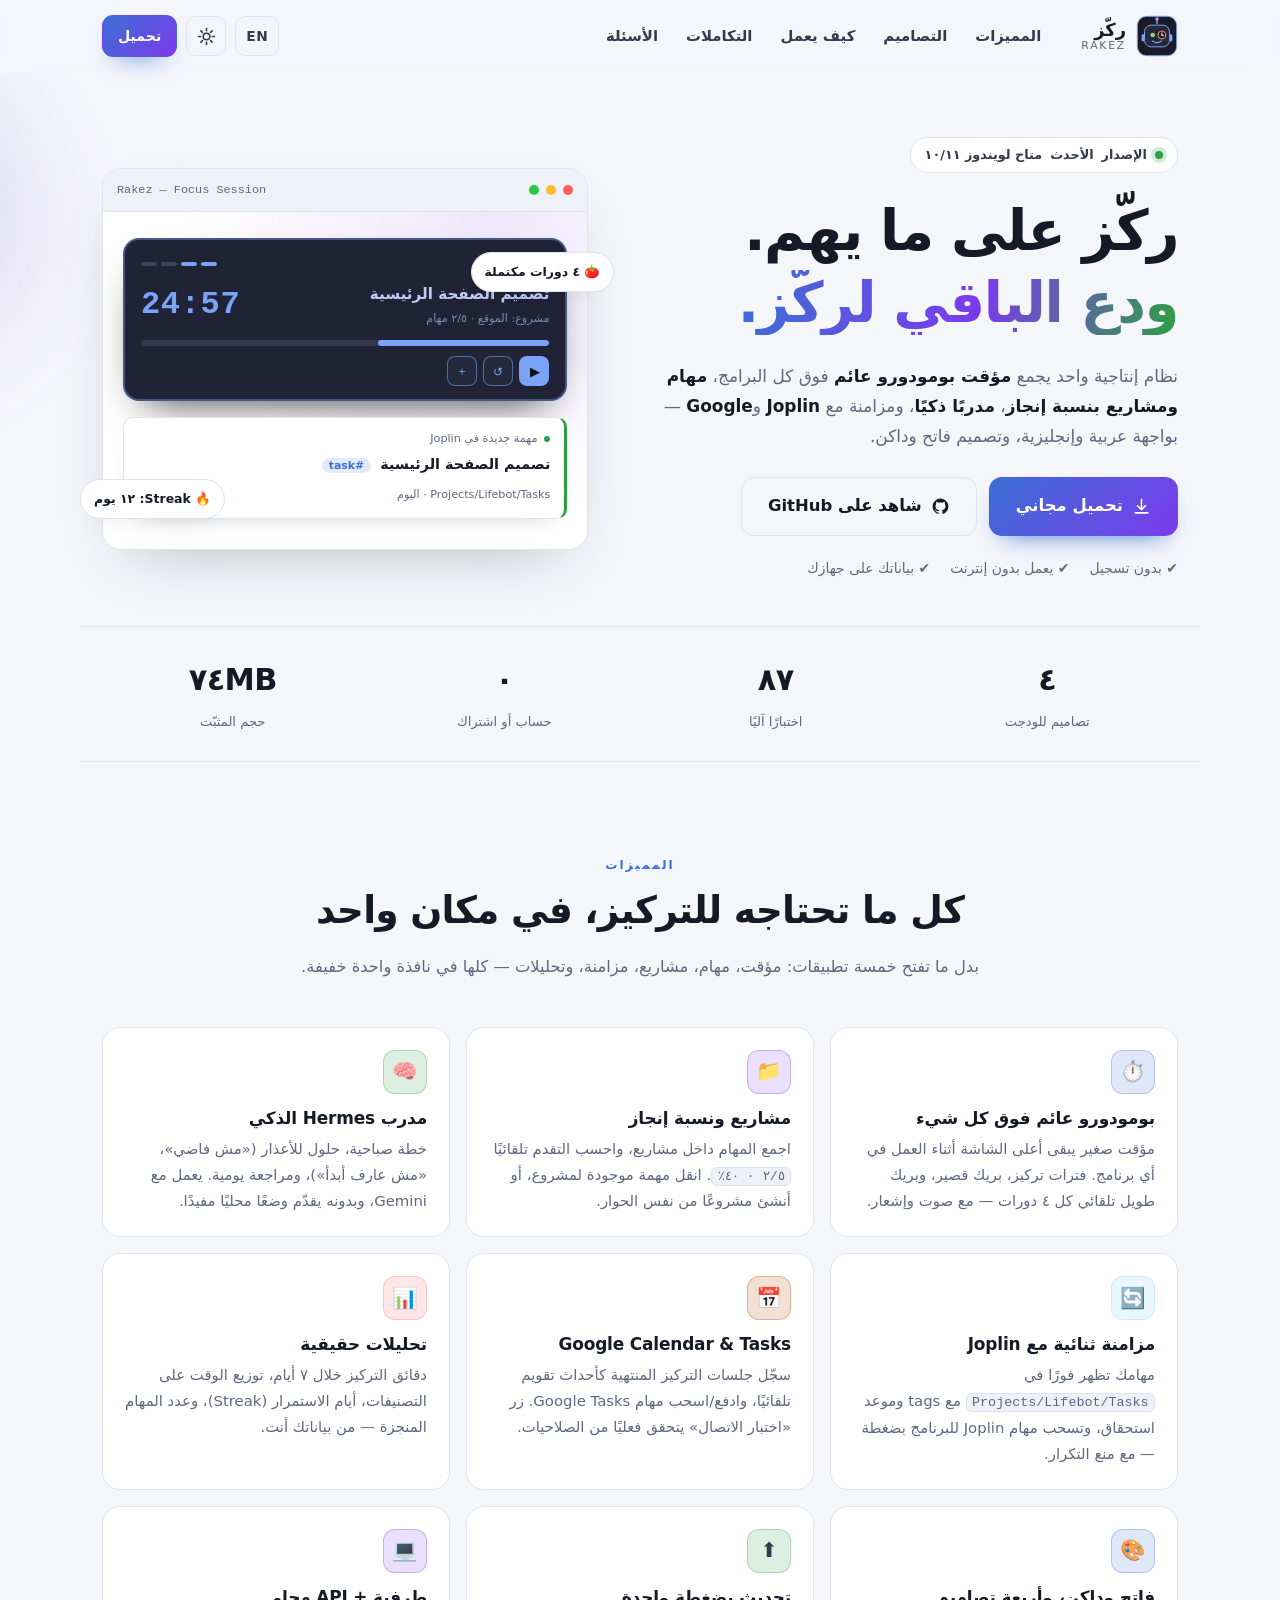
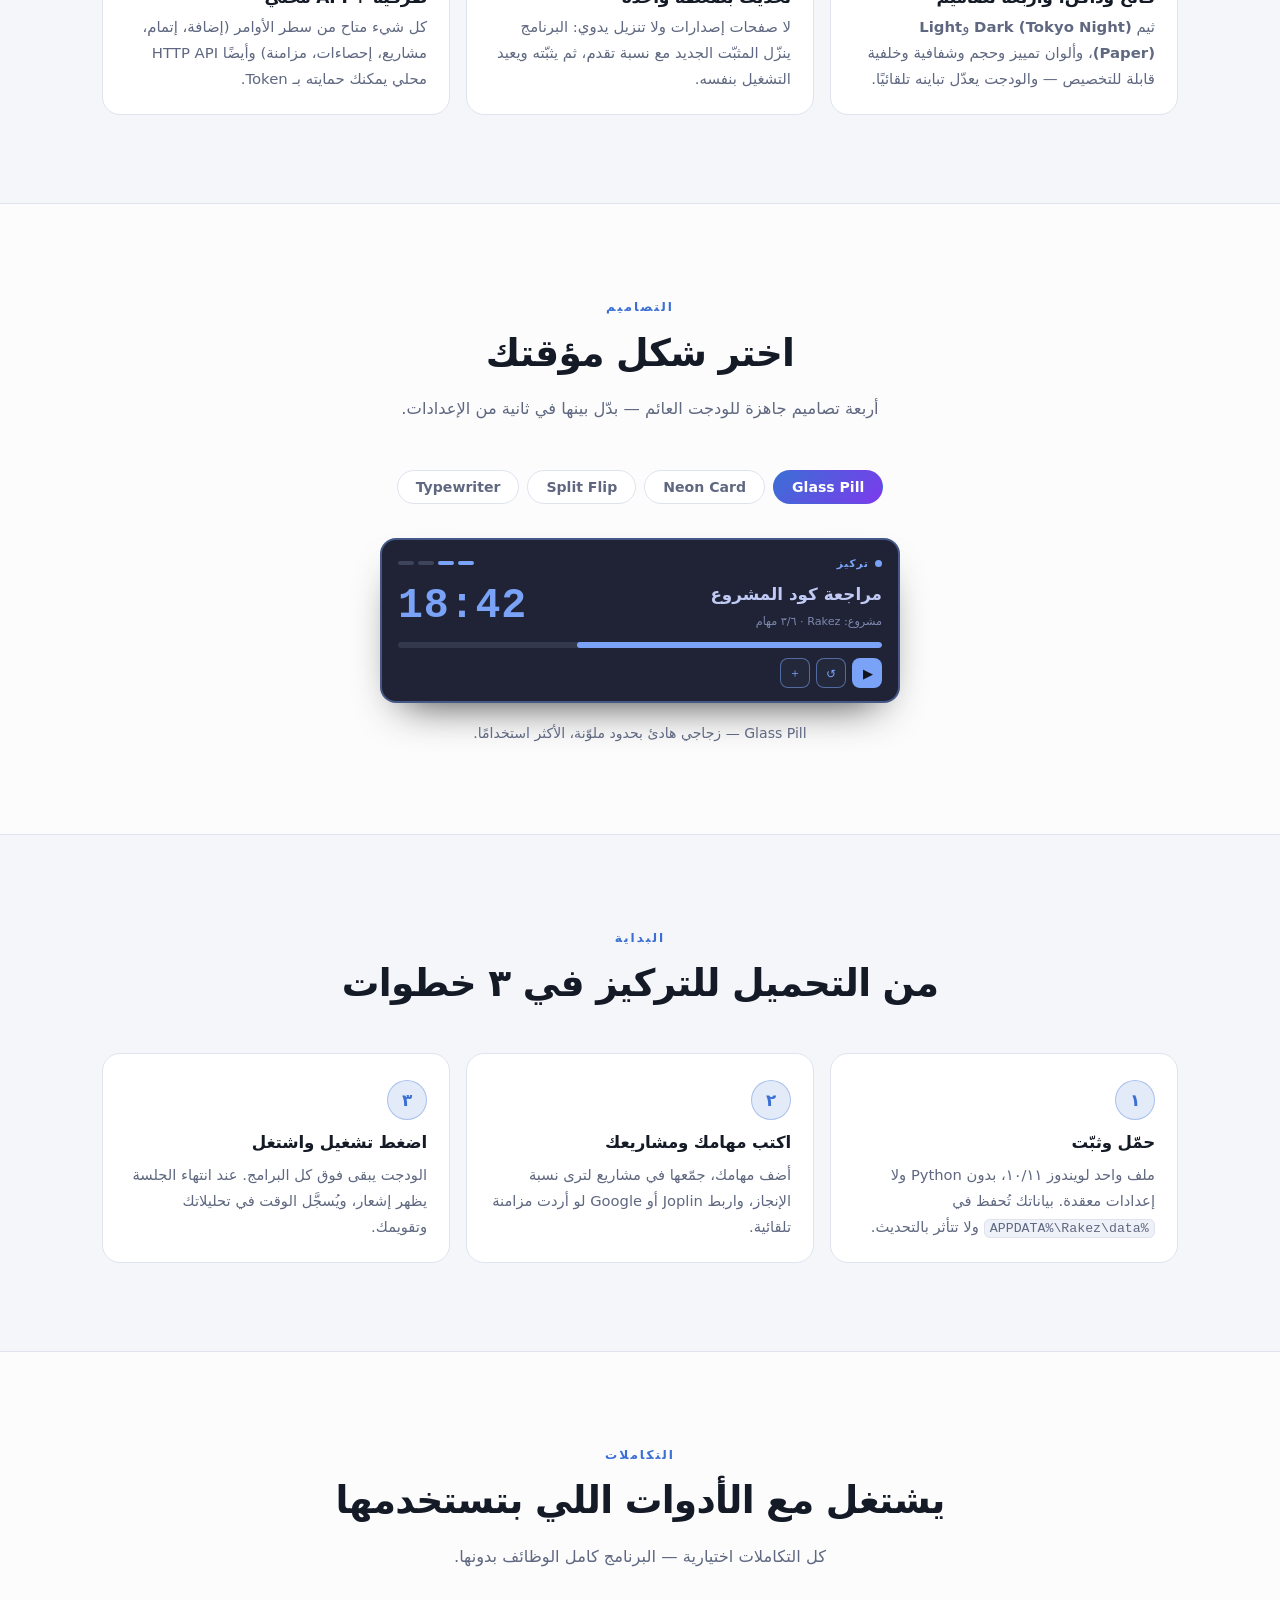
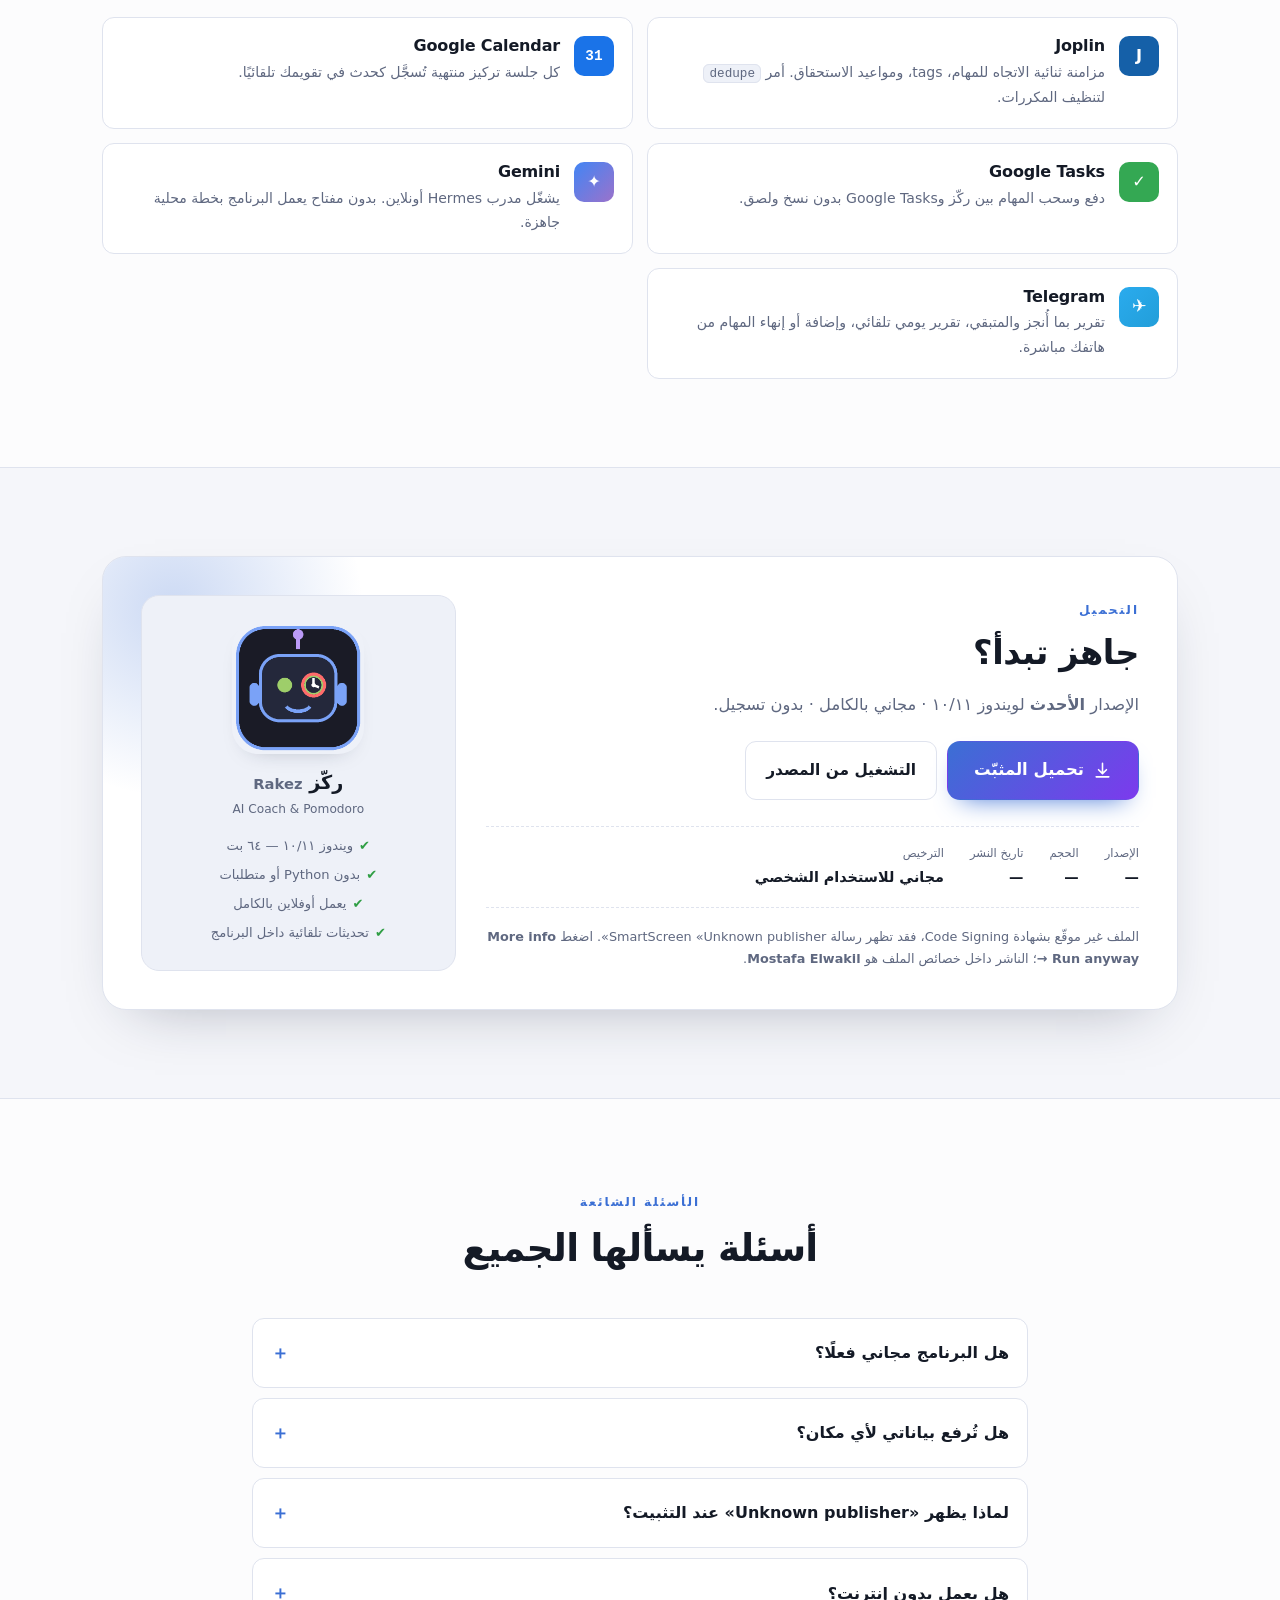
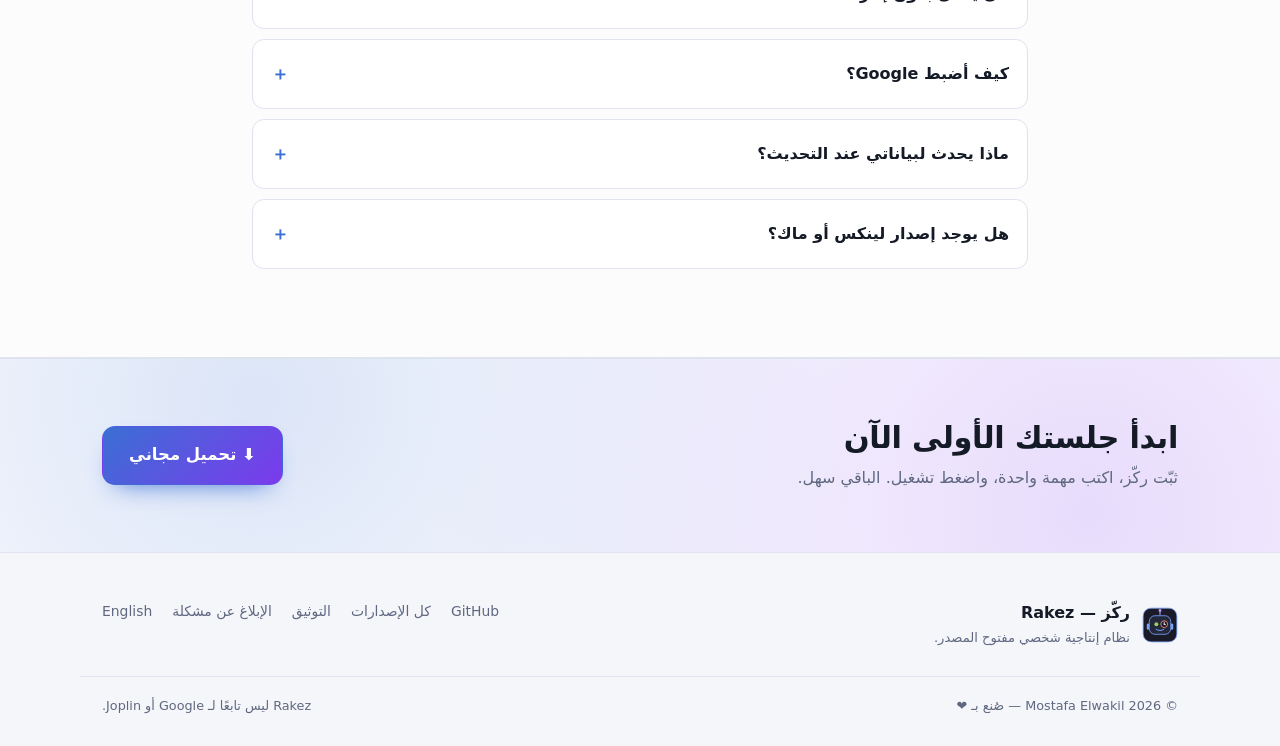
==== website/ar/index.html @ 15796c9f "docs(i18n): make English the primary language across site, README, and releases - website: English p" ====
<!doctype html>
<html lang="ar" dir="rtl" data-theme="dark">
<head>
<meta charset="utf-8" />
<meta name="viewport" content="width=device-width, initial-scale=1" />
<title>Rakez ركّز — بومودورو عائم + مهام ومشاريع + مدرب ذكي</title>
<meta name="description" content="ركّز: نظام إنتاجية واحد يجمع مؤقت بومودورو عائم فوق كل البرامج، مهام ومشاريع بنسبة إنجاز، مدرب ذكي، ومزامنة مع Joplin وGoogle. مجاني، بدون تسجيل، وبياناتك على جهازك." />
<meta name="theme-color" content="#12131c" />
<link rel="icon" href="../assets/icon-256.png" />
<link rel="apple-touch-icon" href="../assets/icon-256.png" />
<link rel="canonical" href="https://mostafa-elwakil.github.io/lifebot/ar/" />
<link rel="alternate" hreflang="ar" href="https://mostafa-elwakil.github.io/lifebot/ar/" />
<link rel="alternate" hreflang="en" href="https://mostafa-elwakil.github.io/lifebot/" />
<link rel="alternate" hreflang="x-default" href="https://mostafa-elwakil.github.io/lifebot/" />
<link rel="stylesheet" href="../styles.css?v=2.1.0" />

<meta property="og:type" content="website" />
<meta property="og:title" content="Rakez ركّز — بومودورو عائم + مهام ومشاريع + مدرب ذكي" />
<meta property="og:description" content="مؤقت بومودورو عائم فوق كل البرامج، مشاريع ونسبة إنجاز، مدرب ذكي، ومزامنة مع Joplin وGoogle Calendar. مجاني لويندوز." />
<meta property="og:image" content="https://mostafa-elwakil.github.io/lifebot/assets/icon-512.png" />
<meta property="og:url" content="https://mostafa-elwakil.github.io/lifebot/ar/" />
<meta property="og:locale" content="ar_EG" />
<meta property="og:locale:alternate" content="en_US" />
<meta name="twitter:card" content="summary_large_image" />

<script type="application/ld+json">
{
  "@context": "https://schema.org",
  "@type": "SoftwareApplication",
  "name": "Rakez ركّز",
  "applicationCategory": "ProductivityApplication",
  "operatingSystem": "Windows 10, Windows 11",
  "description": "مؤقت بومودورو عائم فوق كل البرامج، مهام ومشاريع بنسبة إنجاز، مدرب ذكي، ومزامنة مع Joplin وGoogle.",
  "url": "https://mostafa-elwakil.github.io/lifebot/ar/",
  "downloadUrl": "https://github.com/mostafa-elwakil/lifebot/releases/latest",
  "softwareVersion": "2.1.0",
  "inLanguage": "ar",
  "author": { "@type": "Person", "name": "Mostafa Elwakil" },
  "offers": { "@type": "Offer", "price": "0", "priceCurrency": "USD" }
}
</script>

<script>
  // apply the saved theme before paint to avoid a flash
  try {
    var saved = localStorage.getItem("rakez-theme");
    var sys = window.matchMedia("(prefers-color-scheme: light)").matches ? "light" : "dark";
    document.documentElement.dataset.theme = saved || sys;
  } catch (e) {}
</script>
</head>
<body>

<a class="skip-link" href="#main">تخطَّ إلى المحتوى</a>

<header class="site-header" id="top">
  <div class="container header-inner">
    <a class="brand" href="#top" aria-label="Rakez — الصفحة الرئيسية">
      <img src="../assets/logo.svg" alt="" width="42" height="42" />
      <span class="brand-text">
        <strong>ركّز</strong>
        <small>Rakez</small>
      </span>
    </a>

    <nav class="nav" id="nav" aria-label="التنقل الرئيسي">
      <a href="#features">المميزات</a>
      <a href="#designs">التصاميم</a>
      <a href="#how">كيف يعمل</a>
      <a href="#integrations">التكاملات</a>
      <a href="#faq">الأسئلة</a>
    </nav>

    <div class="header-actions">
      <a class="icon-btn lang-btn" href="../" hreflang="en" lang="en"
         aria-label="Switch to English" title="English">EN</a>
      <button class="icon-btn" id="theme-toggle" type="button" aria-label="تبديل الوضع الفاتح والداكن" title="تبديل المظهر">
        <svg class="ico-moon" viewBox="0 0 24 24" aria-hidden="true"><path d="M21 12.8A9 9 0 1 1 11.2 3a7 7 0 0 0 9.8 9.8Z"/></svg>
        <svg class="ico-sun" viewBox="0 0 24 24" aria-hidden="true"><circle cx="12" cy="12" r="4.2"/><path d="M12 2v2.6M12 19.4V22M2 12h2.6M19.4 12H22M4.9 4.9l1.9 1.9M17.2 17.2l1.9 1.9M19.1 4.9l-1.9 1.9M6.8 17.2l-1.9 1.9"/></svg>
      </button>
      <a class="btn btn-primary btn-sm hide-sm" href="#download">تحميل</a>
      <button class="icon-btn menu-btn" id="menu-toggle" type="button" aria-label="القائمة" aria-expanded="false" aria-controls="nav">
        <svg viewBox="0 0 24 24" aria-hidden="true"><path d="M4 7h16M4 12h16M4 17h16"/></svg>
      </button>
    </div>
  </div>
</header>

<main id="main">

  <!-- ================= HERO ================= -->
  <section class="hero">
    <div class="hero-glow" aria-hidden="true"></div>
    <div class="container hero-grid">
      <div class="hero-copy">
        <p class="badge"><span class="live-dot"></span> الإصدار <span data-version>الأحدث</span> متاح لويندوز ١٠/١١</p>
        <h1>ركّز على ما يهم.<br /><span class="grad">ودع الباقي لركّز.</span></h1>
        <p class="lede">
          نظام إنتاجية واحد يجمع <strong>مؤقت بومودورو عائم</strong> فوق كل البرامج،
          <strong>مهام ومشاريع بنسبة إنجاز</strong>، <strong>مدربًا ذكيًا</strong>،
          ومزامنة مع <strong>Joplin</strong> و<strong>Google</strong> — بواجهة عربية وإنجليزية، وتصميم فاتح وداكن.
        </p>
        <div class="hero-cta">
          <a class="btn btn-primary btn-lg" href="#download" data-download-link>
            <svg viewBox="0 0 24 24" aria-hidden="true"><path d="M12 3v12M7 11l5 5 5-5M4 20h16"/></svg>
            تحميل مجاني
          </a>
          <a class="btn btn-ghost btn-lg" href="https://github.com/mostafa-elwakil/lifebot" target="_blank" rel="noopener">
            <svg viewBox="0 0 24 24" aria-hidden="true" class="fill"><path d="M12 2a10 10 0 0 0-3.16 19.49c.5.09.68-.22.68-.48v-1.7c-2.78.6-3.37-1.34-3.37-1.34-.45-1.16-1.1-1.47-1.1-1.47-.9-.62.07-.6.07-.6 1 .07 1.53 1.03 1.53 1.03.88 1.52 2.34 1.08 2.9.83.09-.65.35-1.09.63-1.34-2.22-.25-4.55-1.11-4.55-4.94 0-1.09.39-1.98 1.03-2.68-.1-.25-.45-1.27.1-2.65 0 0 .84-.27 2.75 1.02a9.4 9.4 0 0 1 5 0c1.91-1.29 2.75-1.02 2.75-1.02.55 1.38.2 2.4.1 2.65.64.7 1.03 1.59 1.03 2.68 0 3.84-2.34 4.69-4.57 4.93.36.31.68.92.68 1.85v2.74c0 .27.18.58.69.48A10 10 0 0 0 12 2Z"/></svg>
            شاهد على GitHub
          </a>
        </div>
        <ul class="hero-meta">
          <li>✔️ بدون تسجيل</li>
          <li>✔️ يعمل بدون إنترنت</li>
          <li>✔️ بياناتك على جهازك</li>
        </ul>
      </div>

      <div class="hero-visual">
        <div class="visual-frame">
          <div class="visual-topbar">
            <span class="tl-dot red"></span><span class="tl-dot amber"></span><span class="tl-dot green"></span>
            <span class="tl-title">Rakez — Focus Session</span>
          </div>
          <div class="visual-body">
            <div class="wdemo" id="hero-demo" data-design="pill">
              <div class="wd-top">
                <span class="wd-mode"><i></i> تركيز</span>
                <span class="wd-cycles"><b class="on"></b><b class="on"></b><b></b><b></b></span>
              </div>
              <div class="wd-main">
                <div class="wd-text">
                  <p class="wd-task">تصميم الصفحة الرئيسية</p>
                  <p class="wd-cat">مشروع: الموقع · ٢/٥ مهام</p>
                </div>
                <div class="wd-clock" data-clock>24:59</div>
              </div>
              <div class="wd-progress"><i style="width:42%"></i></div>
              <div class="wd-actions">
                <button type="button" class="wd-play">▶</button>
                <button type="button">↺</button>
                <button type="button">＋</button>
              </div>
            </div>

            <div class="mini-note">
              <div class="mini-note-head"><span class="dot"></span> مهمة جديدة في Joplin</div>
              <p>تصميم الصفحة الرئيسية <span class="tag">#task</span></p>
              <small>Projects/Lifebot/Tasks · اليوم</small>
            </div>
          </div>
        </div>
        <div class="float-chip chip-1">🍅 ٤ دورات مكتملة</div>
        <div class="float-chip chip-2">🔥 Streak: ١٢ يوم</div>
      </div>
    </div>

    <div class="container stat-strip">
      <div class="stat"><strong>٤</strong><span>تصاميم للودجت</span></div>
      <div class="stat"><strong>٨٧</strong><span>اختبارًا آليًا</span></div>
      <div class="stat"><strong>٠</strong><span>حساب أو اشتراك</span></div>
      <div class="stat"><strong>٧٤MB</strong><span>حجم المثبّت</span></div>
    </div>
  </section>

  <!-- ================= FEATURES ================= -->
  <section class="section" id="features">
    <div class="container">
      <header class="section-head">
        <p class="eyebrow">المميزات</p>
        <h2>كل ما تحتاجه للتركيز، في مكان واحد</h2>
        <p class="section-sub">بدل ما تفتح خمسة تطبيقات: مؤقت، مهام، مشاريع، مزامنة، وتحليلات — كلها في نافذة واحدة خفيفة.</p>
      </header>

      <div class="cards">
        <article class="card reveal">
          <div class="card-ico bg-blue">⏱️</div>
          <h3>بومودورو عائم فوق كل شيء</h3>
          <p>مؤقت صغير يبقى أعلى الشاشة أثناء العمل في أي برنامج. فترات تركيز، بريك قصير، وبريك طويل تلقائي كل ٤ دورات — مع صوت وإشعار.</p>
        </article>

        <article class="card reveal">
          <div class="card-ico bg-purple">📁</div>
          <h3>مشاريع ونسبة إنجاز</h3>
          <p>اجمع المهام داخل مشاريع، واحسب التقدم تلقائيًا <code>٢/٥ · ٤٠٪</code>. انقل مهمة موجودة لمشروع، أو أنشئ مشروعًا من نفس الحوار.</p>
        </article>

        <article class="card reveal">
          <div class="card-ico bg-green">🧠</div>
          <h3>مدرب Hermes الذكي</h3>
          <p>خطة صباحية، حلول للأعذار («مش فاضي»، «مش عارف أبدأ»)، ومراجعة يومية. يعمل مع Gemini، وبدونه يقدّم وضعًا محليًا مفيدًا.</p>
        </article>

        <article class="card reveal">
          <div class="card-ico bg-teal">🔄</div>
          <h3>مزامنة ثنائية مع Joplin</h3>
          <p>مهامك تظهر فورًا في <code>Projects/Lifebot/Tasks</code> مع tags وموعد استحقاق، وتسحب مهام Joplin للبرنامج بضغطة — مع منع التكرار.</p>
        </article>

        <article class="card reveal">
          <div class="card-ico bg-amber">📅</div>
          <h3>Google Calendar &amp; Tasks</h3>
          <p>سجّل جلسات التركيز المنتهية كأحداث تقويم تلقائيًا، وادفع/اسحب مهام Google Tasks. زر «اختبار الاتصال» يتحقق فعليًا من الصلاحيات.</p>
        </article>

        <article class="card reveal">
          <div class="card-ico bg-pink">📊</div>
          <h3>تحليلات حقيقية</h3>
          <p>دقائق التركيز خلال ٧ أيام، توزيع الوقت على التصنيفات، أيام الاستمرار (Streak)، وعدد المهام المنجزة — من بياناتك أنت.</p>
        </article>

        <article class="card reveal">
          <div class="card-ico bg-blue">🎨</div>
          <h3>فاتح وداكن، وأربعة تصاميم</h3>
          <p>ثيم <strong>Dark (Tokyo Night)</strong> و<strong>Light (Paper)</strong>، وألوان تمييز وحجم وشفافية وخلفية قابلة للتخصيص — والودجت يعدّل تباينه تلقائيًا.</p>
        </article>

        <article class="card reveal">
          <div class="card-ico bg-green">⬆️</div>
          <h3>تحديث بضغطة واحدة</h3>
          <p>لا صفحات إصدارات ولا تنزيل يدوي: البرنامج ينزّل المثبّت الجديد مع نسبة تقدم، ثم يثبّته ويعيد التشغيل بنفسه.</p>
        </article>

        <article class="card reveal">
          <div class="card-ico bg-purple">💻</div>
          <h3>طرفية + API محلي</h3>
          <p>كل شيء متاح من سطر الأوامر (إضافة، إتمام، مشاريع، إحصاءات، مزامنة) وأيضًا HTTP API محلي يمكنك حمايته بـ Token.</p>
        </article>
      </div>
    </div>
  </section>

  <!-- ================= DESIGNS ================= -->
  <section class="section alt" id="designs">
    <div class="container">
      <header class="section-head">
        <p class="eyebrow">التصاميم</p>
        <h2>اختر شكل مؤقتك</h2>
        <p class="section-sub">أربعة تصاميم جاهزة للودجت العائم — بدّل بينها في ثانية من الإعدادات.</p>
      </header>

      <div class="design-tabs" role="tablist" aria-label="تصاميم الودجت">
        <button role="tab" aria-selected="true" data-design-tab="pill" class="active">Glass Pill</button>
        <button role="tab" aria-selected="false" data-design-tab="neon">Neon Card</button>
        <button role="tab" aria-selected="false" data-design-tab="split">Split Flip</button>
        <button role="tab" aria-selected="false" data-design-tab="retro">Typewriter</button>
      </div>

      <div class="design-stage">
        <div class="wdemo stage-widget" id="stage-demo" data-design="pill">
          <div class="wd-top">
            <span class="wd-mode"><i></i> تركيز</span>
            <span class="wd-cycles"><b class="on"></b><b class="on"></b><b></b><b></b></span>
          </div>
          <div class="wd-main">
            <div class="wd-text">
              <p class="wd-task">مراجعة كود المشروع</p>
              <p class="wd-cat">مشروع: Rakez · ٣/٦ مهام</p>
            </div>
            <div class="wd-clock">18:42</div>
          </div>
          <div class="wd-progress"><i style="width:63%"></i></div>
          <div class="wd-actions">
            <button type="button" class="wd-play">▶</button>
            <button type="button">↺</button>
            <button type="button">＋</button>
          </div>
        </div>
        <p class="stage-caption" id="stage-caption">Glass Pill — زجاجي هادئ بحدود ملوّنة، الأكثر استخدامًا.</p>
      </div>
    </div>
  </section>

  <!-- ================= HOW ================= -->
  <section class="section" id="how">
    <div class="container">
      <header class="section-head">
        <p class="eyebrow">البداية</p>
        <h2>من التحميل للتركيز في ٣ خطوات</h2>
      </header>

      <ol class="steps">
        <li class="step reveal">
          <span class="step-num">١</span>
          <h3>حمّل وثبّت</h3>
          <p>ملف واحد لويندوز ١٠/١١، بدون Python ولا إعدادات معقدة. بياناتك تُحفظ في <code>%APPDATA%\Rakez\data</code> ولا تتأثر بالتحديث.</p>
        </li>
        <li class="step reveal">
          <span class="step-num">٢</span>
          <h3>اكتب مهامك ومشاريعك</h3>
          <p>أضف مهامك، جمّعها في مشاريع لترى نسبة الإنجاز، واربط Joplin أو Google لو أردت مزامنة تلقائية.</p>
        </li>
        <li class="step reveal">
          <span class="step-num">٣</span>
          <h3>اضغط تشغيل واشتغل</h3>
          <p>الودجت يبقى فوق كل البرامج. عند انتهاء الجلسة يظهر إشعار، ويُسجَّل الوقت في تحليلاتك وتقويمك.</p>
        </li>
      </ol>
    </div>
  </section>

  <!-- ================= INTEGRATIONS ================= -->
  <section class="section alt" id="integrations">
    <div class="container">
      <header class="section-head">
        <p class="eyebrow">التكاملات</p>
        <h2>يشتغل مع الأدوات اللي بتستخدمها</h2>
        <p class="section-sub">كل التكاملات اختيارية — البرنامج كامل الوظائف بدونها.</p>
      </header>

      <div class="integrations">
        <div class="integration reveal">
          <div class="int-logo joplin">J</div>
          <div>
            <h3>Joplin</h3>
            <p>مزامنة ثنائية الاتجاه للمهام، tags، ومواعيد الاستحقاق. أمر <code>dedupe</code> لتنظيف المكررات.</p>
          </div>
        </div>
        <div class="integration reveal">
          <div class="int-logo gcal">31</div>
          <div>
            <h3>Google Calendar</h3>
            <p>كل جلسة تركيز منتهية تُسجَّل كحدث في تقويمك تلقائيًا.</p>
          </div>
        </div>
        <div class="integration reveal">
          <div class="int-logo gtask">✓</div>
          <div>
            <h3>Google Tasks</h3>
            <p>دفع وسحب المهام بين ركّز وGoogle Tasks بدون نسخ ولصق.</p>
          </div>
        </div>
        <div class="integration reveal">
          <div class="int-logo gemini">✦</div>
          <div>
            <h3>Gemini</h3>
            <p>يشغّل مدرب Hermes أونلاين. بدون مفتاح يعمل البرنامج بخطة محلية جاهزة.</p>
          </div>
        </div>
        <div class="integration reveal">
          <div class="int-logo telegram">✈</div>
          <div>
            <h3>Telegram</h3>
            <p>تقرير بما أُنجز والمتبقي، تقرير يومي تلقائي، وإضافة أو إنهاء المهام من هاتفك مباشرة.</p>
          </div>
        </div>
      </div>
    </div>
  </section>

  <!-- ================= DOWNLOAD ================= -->
  <section class="section" id="download">
    <div class="container">
      <div class="download-card">
        <div class="download-copy">
          <p class="eyebrow">التحميل</p>
          <h2>جاهز تبدأ؟</h2>
          <p class="section-sub">الإصدار <strong data-version>الأحدث</strong> لويندوز ١٠/١١ · مجاني بالكامل · بدون تسجيل.</p>

          <div class="download-actions">
            <a class="btn btn-primary btn-lg" href="https://github.com/mostafa-elwakil/lifebot/releases/latest" data-download-link>
              <svg viewBox="0 0 24 24" aria-hidden="true"><path d="M12 3v12M7 11l5 5 5-5M4 20h16"/></svg>
              <span data-download-label>تحميل المثبّت</span>
            </a>
            <a class="btn btn-ghost" href="https://github.com/mostafa-elwakil/lifebot/blob/main/README.ar.md#-التشغيل-من-المصدر--quickstart" target="_blank" rel="noopener">التشغيل من المصدر</a>
          </div>

          <dl class="download-facts">
            <div><dt>الإصدار</dt><dd data-version>—</dd></div>
            <div><dt>الحجم</dt><dd data-size>—</dd></div>
            <div><dt>تاريخ النشر</dt><dd data-date>—</dd></div>
            <div><dt>الترخيص</dt><dd>مجاني للاستخدام الشخصي</dd></div>
          </dl>

          <p class="fineprint">
            الملف غير موقّع بشهادة Code Signing، فقد تظهر رسالة SmartScreen «Unknown publisher».
            اضغط <strong>More info → Run anyway</strong>؛ الناشر داخل خصائص الملف هو
            <strong>Mostafa Elwakil</strong>.
          </p>
        </div>

        <div class="download-side">
          <img src="../assets/icon-512.png" alt="أيقونة Rakez" width="132" height="132" />
          <p class="side-title">ركّز <span>Rakez</span></p>
          <p class="side-sub">AI Coach &amp; Pomodoro</p>
          <ul class="side-list">
            <li>ويندوز ١٠/١١ — ٦٤ بت</li>
            <li>بدون Python أو متطلبات</li>
            <li>يعمل أوفلاين بالكامل</li>
            <li>تحديثات تلقائية داخل البرنامج</li>
          </ul>
        </div>
      </div>
    </div>
  </section>

  <!-- ================= FAQ ================= -->
  <section class="section alt" id="faq">
    <div class="container narrow">
      <header class="section-head">
        <p class="eyebrow">الأسئلة الشائعة</p>
        <h2>أسئلة يسألها الجميع</h2>
      </header>

      <div class="faq">
        <details>
          <summary>هل البرنامج مجاني فعلًا؟</summary>
          <p>نعم. لا حسابات ولا اشتراكات. تفعيل مدرب AI وGoogle اختياري ويستخدم مفاتيحك الخاصة، لذا لا توجد رسوم من ركّز.</p>
        </details>
        <details>
          <summary>هل تُرفع بياناتي لأي مكان؟</summary>
          <p>لا. كل شيء في قاعدة بيانات محلية على جهازك. المزامنة تحدث فقط لو فعّلت Joplin أو Google بنفسك، وحينها تذهب مباشرة للخدمة التي اخترتها.</p>
        </details>
        <details>
          <summary>لماذا يظهر «Unknown publisher» عند التثبيت؟</summary>
          <p>لأن المثبّت غير موقّع رقميًا بشهادة Code Signing مدفوعة. هذا لا يعني وجود خطر؛ بيانات الناشر داخل الملف هي <strong>Mostafa Elwakil</strong>. اختر <em>More info → Run anyway</em>.</p>
        </details>
        <details>
          <summary>هل يعمل بدون إنترنت؟</summary>
          <p>نعم، البومودورو والمهام والمشاريع والتحليلات والتصاميم تعمل بالكامل أوفلاين. الإنترنت مطلوب فقط لمدرب Gemini والمزامنة والتحديثات.</p>
        </details>
        <details>
          <summary>كيف أضبط Google؟</summary>
          <p>أنشئ OAuth Client من نوع <em>Desktop app</em> في Google Cloud Console، فعّل Calendar وTasks، وأضف بريدك في <strong>Test users</strong>، ثم الصق Client ID وSecret في الإعدادات واضغط <em>Authorize</em> ثم <em>Test connection</em>.</p>
        </details>
        <details>
          <summary>ماذا يحدث لبياناتي عند التحديث؟</summary>
          <p>لا شيء. البيانات في <code>%APPDATA%\Rakez\data</code> منفصلة عن ملفات البرنامج، لذا تبقى كما هي بعد كل تحديث.</p>
        </details>
        <details>
          <summary>هل يوجد إصدار لينكس أو ماك؟</summary>
          <p>لينكس: يمكن البناء من المصدر عبر <code>packaging/build_linux.sh</code>. ماك غير مدعوم رسميًا حتى الآن — التطبيق مبني بـ PyQt6 لذا يعمل نظريًا لكن بدون مثبّت جاهز.</p>
        </details>
      </div>
    </div>
  </section>

  <!-- ================= CTA ================= -->
  <section class="cta-band">
    <div class="container cta-inner">
      <div>
        <h2>ابدأ جلستك الأولى الآن</h2>
        <p>ثبّت ركّز، اكتب مهمة واحدة، واضغط تشغيل. الباقي سهل.</p>
      </div>
      <a class="btn btn-primary btn-lg" href="#download" data-download-link>⬇️ تحميل مجاني</a>
    </div>
  </section>

</main>

<footer class="site-footer">
  <div class="container footer-inner">
    <div class="footer-brand">
      <img src="../assets/logo.svg" alt="" width="36" height="36" />
      <div>
        <strong>ركّز — Rakez</strong>
        <p>نظام إنتاجية شخصي مفتوح المصدر.</p>
      </div>
    </div>

    <nav class="footer-links" aria-label="روابط التذييل">
      <a href="https://github.com/mostafa-elwakil/lifebot" target="_blank" rel="noopener">GitHub</a>
      <a href="https://github.com/mostafa-elwakil/lifebot/releases" target="_blank" rel="noopener">كل الإصدارات</a>
      <a href="https://github.com/mostafa-elwakil/lifebot/blob/main/README.ar.md" target="_blank" rel="noopener">التوثيق</a>
      <a href="https://github.com/mostafa-elwakil/lifebot/issues" target="_blank" rel="noopener">الإبلاغ عن مشكلة</a>
      <a href="../" hreflang="en" lang="en">English</a>
    </nav>
  </div>
  <div class="container footer-bottom">
    <p>© <span data-year>2026</span> Mostafa Elwakil — صُنع بـ ❤️</p>
    <p class="muted">Rakez ليس تابعًا لـ Google أو Joplin.</p>
  </div>
</footer>

<script src="../main.js?v=2.1.0" defer></script>
</body>
</html>
---- website/styles.css ----
/* ============================================================
   Rakez — marketing site
   Dark (Tokyo Night) / Light (Paper), Arabic RTL
   ============================================================ */

/* ---------- tokens ---------- */
:root {
  --accent: #7aa2f7;
  --accent-2: #bb9af7;
  --green: #9ece6a;
  --amber: #e0af68;
  --red: #ff6b6b;
  --teal: #7dcfff;

  --bg: #12131c;
  --bg-soft: #1a1b26;
  --panel: #1f2335;
  --panel-2: #24283b;
  --border: #2b3050;
  --border-soft: rgba(122, 162, 247, .14);
  --text: #c0caf5;
  --text-strong: #e7ebff;
  --muted: #8b93b8;

  --shadow: 0 24px 60px -28px rgba(0, 0, 0, .85);
  --shadow-sm: 0 10px 26px -18px rgba(0, 0, 0, .9);
  --radius: 18px;
  --radius-sm: 12px;

  --font: "Segoe UI", "Noto Sans Arabic", "Cairo", "Dubai", Tahoma, system-ui, sans-serif;
  --mono: "Consolas", "Cascadia Mono", "SFMono-Regular", monospace;

  color-scheme: dark;
}

[data-theme="light"] {
  --bg: #f5f6fa;
  --bg-soft: #ffffff;
  --panel: #ffffff;
  --panel-2: #eef1f8;
  --border: #dfe3ee;
  --border-soft: rgba(59, 111, 212, .14);
  --text: #333a4d;
  --text-strong: #141a26;
  --muted: #5f6880;

  --accent: #3b6fd4;
  --accent-2: #7c3aed;
  --green: #2f9e44;
  --amber: #b45309;

  --shadow: 0 24px 60px -32px rgba(23, 32, 56, .35);
  --shadow-sm: 0 10px 24px -18px rgba(23, 32, 56, .4);

  color-scheme: light;
}

/* ---------- reset ---------- */
*, *::before, *::after { box-sizing: border-box; }

html {
  scroll-behavior: smooth;
  -webkit-text-size-adjust: 100%;
}

body {
  margin: 0;
  font-family: var(--font);
  background: var(--bg);
  color: var(--text);
  line-height: 1.75;
  overflow-x: hidden;
  transition: background-color .25s ease, color .25s ease;
}

img { max-width: 100%; display: block; }

a { color: var(--accent); text-decoration: none; }
a:hover { text-decoration: underline; }

h1, h2, h3 {
  color: var(--text-strong);
  line-height: 1.28;
  margin: 0 0 .5em;
  letter-spacing: -.01em;
}

p { margin: 0 0 1em; }

code {
  font-family: var(--mono);
  font-size: .9em;
  background: var(--panel-2);
  border: 1px solid var(--border);
  border-radius: 6px;
  padding: .08em .4em;
  white-space: nowrap;
}

.container {
  width: 100%;
  max-width: 1120px;
  margin-inline: auto;
  padding-inline: 22px;
}

.container.narrow { max-width: 820px; }

section[id] { scroll-margin-top: 88px; }

.skip-link {
  position: absolute;
  inset-inline-start: -999px;
  top: 8px;
  z-index: 200;
  background: var(--accent);
  color: #fff;
  padding: 10px 16px;
  border-radius: 8px;
}
.skip-link:focus { inset-inline-start: 16px; }

:focus-visible {
  outline: 2px solid var(--accent);
  outline-offset: 3px;
  border-radius: 6px;
}

/* ---------- buttons ---------- */
.btn {
  --btn-bg: var(--panel-2);
  --btn-fg: var(--text-strong);
  display: inline-flex;
  align-items: center;
  justify-content: center;
  gap: 9px;
  padding: 11px 20px;
  border-radius: 11px;
  border: 1px solid var(--border);
  background: var(--btn-bg);
  color: var(--btn-fg);
  font-weight: 700;
  font-size: .96rem;
  cursor: pointer;
  text-decoration: none;
  transition: transform .16s ease, box-shadow .16s ease, background-color .16s ease, border-color .16s ease;
}
.btn:hover { text-decoration: none; transform: translateY(-1px); }
.btn:active { transform: translateY(0); }

.btn svg {
  width: 19px; height: 19px;
  fill: none; stroke: currentColor;
  stroke-width: 2; stroke-linecap: round; stroke-linejoin: round;
}
.btn svg.fill { fill: currentColor; stroke: none; }

.btn-primary {
  --btn-bg: linear-gradient(135deg, var(--accent), var(--accent-2));
  border-color: transparent;
  color: #fff;
  box-shadow: 0 12px 26px -14px var(--accent);
}
[data-theme="light"] .btn-primary { color: #fff; }
.btn-primary:hover { box-shadow: 0 16px 32px -12px var(--accent); }

.btn-ghost {
  --btn-bg: transparent;
  border-color: var(--border);
  color: var(--text-strong);
}
.btn-ghost:hover { background: var(--panel-2); border-color: var(--accent); }

.btn-sm { padding: 8px 15px; font-size: .88rem; }
.btn-lg { padding: 14px 26px; font-size: 1.03rem; border-radius: 13px; }

.icon-btn {
  display: inline-grid;
  place-items: center;
  width: 40px; height: 40px;
  border-radius: 10px;
  border: 1px solid var(--border);
  background: transparent;
  color: var(--text);
  cursor: pointer;
  transition: background-color .16s ease, border-color .16s ease, color .16s ease;
}
.icon-btn:hover { background: var(--panel-2); color: var(--accent); border-color: var(--accent); }
.icon-btn svg {
  width: 19px; height: 19px;
  fill: none; stroke: currentColor;
  stroke-width: 2; stroke-linecap: round; stroke-linejoin: round;
}

/* language switch (ع / EN) */
.lang-btn {
  width: auto;
  min-width: 44px;
  padding: 0 10px;
  font-family: inherit;
  font-size: .86rem;
  font-weight: 700;
  letter-spacing: .4px;
  text-decoration: none;
}

/* ---------- header ---------- */
.site-header {
  position: sticky;
  top: 0;
  z-index: 100;
  background: color-mix(in srgb, var(--bg) 82%, transparent);
  backdrop-filter: blur(14px) saturate(140%);
  -webkit-backdrop-filter: blur(14px) saturate(140%);
  border-bottom: 1px solid transparent;
  transition: border-color .2s ease, box-shadow .2s ease;
}
.site-header.scrolled {
  border-bottom-color: var(--border);
  box-shadow: 0 12px 30px -26px rgba(0, 0, 0, .9);
}

.header-inner {
  display: flex;
  align-items: center;
  gap: 18px;
  height: 72px;
}

.brand {
  display: inline-flex;
  align-items: center;
  gap: 10px;
  color: var(--text-strong);
  flex-shrink: 0;
}
.brand:hover { text-decoration: none; }
.brand img { border-radius: 11px; }
.brand-text { display: flex; flex-direction: column; line-height: 1.1; }
.brand-text strong { font-size: 1.12rem; }
.brand-text small {
  font-size: .68rem;
  letter-spacing: .16em;
  color: var(--muted);
  text-transform: uppercase;
}

.nav {
  display: flex;
  align-items: center;
  gap: 4px;
  margin-inline-start: 10px;
  flex: 1;
}
.nav a {
  color: var(--text);
  font-size: .93rem;
  font-weight: 600;
  padding: 8px 12px;
  border-radius: 8px;
  transition: color .15s ease, background-color .15s ease;
}
.nav a:hover { color: var(--accent); background: var(--panel-2); text-decoration: none; }

.header-actions { display: flex; align-items: center; gap: 9px; }

.menu-btn { display: none; }
.ico-sun { display: none; }
[data-theme="light"] .ico-sun { display: block; }
[data-theme="light"] .ico-moon { display: none; }

/* ---------- hero ---------- */
.hero {
  position: relative;
  padding: 64px 0 0;
  overflow: hidden;
}

.hero-glow {
  position: absolute;
  inset-inline-start: 50%;
  top: -260px;
  translate: -50% 0;
  width: 900px;
  height: 700px;
  background:
    radial-gradient(closest-side, color-mix(in srgb, var(--accent) 34%, transparent), transparent 72%),
    radial-gradient(closest-side at 70% 60%, color-mix(in srgb, var(--accent-2) 26%, transparent), transparent 70%);
  filter: blur(30px);
  opacity: .55;
  pointer-events: none;
  z-index: 0;
}

.hero-grid {
  position: relative;
  z-index: 1;
  display: grid;
  grid-template-columns: 1.05fr .95fr;
  align-items: center;
  gap: 52px;
  padding-bottom: 46px;
}

.badge {
  display: inline-flex;
  align-items: center;
  gap: 8px;
  font-size: .8rem;
  font-weight: 600;
  color: var(--text);
  background: var(--panel);
  border: 1px solid var(--border);
  border-radius: 999px;
  padding: 6px 14px;
  margin-bottom: 22px;
}
.live-dot {
  width: 8px; height: 8px;
  border-radius: 50%;
  background: var(--green);
  box-shadow: 0 0 0 4px color-mix(in srgb, var(--green) 22%, transparent);
  animation: pulse 2.4s ease-in-out infinite;
}
@keyframes pulse {
  0%, 100% { box-shadow: 0 0 0 3px color-mix(in srgb, var(--green) 24%, transparent); }
  50% { box-shadow: 0 0 0 7px color-mix(in srgb, var(--green) 6%, transparent); }
}

.hero h1 {
  font-size: clamp(2.15rem, 4.6vw, 3.5rem);
  font-weight: 800;
  margin-bottom: .42em;
  letter-spacing: -.025em;
}
.grad {
  background: linear-gradient(100deg, var(--accent), var(--accent-2) 55%, var(--green));
  -webkit-background-clip: text;
  background-clip: text;
  color: transparent;
}

.lede {
  font-size: 1.06rem;
  color: var(--muted);
  max-width: 34em;
  margin-bottom: 26px;
}
.lede strong { color: var(--text-strong); font-weight: 700; }

.hero-cta { display: flex; flex-wrap: wrap; gap: 12px; margin-bottom: 20px; }

.hero-meta {
  display: flex;
  flex-wrap: wrap;
  gap: 8px 20px;
  list-style: none;
  margin: 0;
  padding: 0;
  font-size: .87rem;
  color: var(--muted);
}

/* ---------- hero visual ---------- */
.hero-visual { position: relative; }

.visual-frame {
  background: var(--panel);
  border: 1px solid var(--border);
  border-radius: 20px;
  box-shadow: var(--shadow);
  overflow: hidden;
}

.visual-topbar {
  display: flex;
  align-items: center;
  gap: 7px;
  padding: 11px 14px;
  background: var(--panel-2);
  border-bottom: 1px solid var(--border);
}
.tl-dot { width: 10px; height: 10px; border-radius: 50%; display: inline-block; }
.tl-dot.red { background: #ff5f57; }
.tl-dot.amber { background: #febc2e; }
.tl-dot.green { background: #28c840; }
.tl-title {
  margin-inline-start: auto;
  font-size: .74rem;
  color: var(--muted);
  font-family: var(--mono);
}

.visual-body {
  padding: 26px 20px 30px;
  display: grid;
  gap: 16px;
  background:
    radial-gradient(circle at 80% 0%, color-mix(in srgb, var(--accent-2) 12%, transparent), transparent 60%),
    var(--bg-soft);
}

/* ---------- widget demo (shared) ---------- */
.wdemo {
  --wd-bg: #1f2335;
  --wd-bg-2: #24283b;
  --wd-fg: #c0caf5;
  --wd-sub: #7f89b0;
  --wd-accent: #7aa2f7;
  --wd-border: rgba(122, 162, 247, .42);
  --wd-radius: 16px;

  background: var(--wd-bg);
  color: var(--wd-fg);
  border: 2px solid var(--wd-border);
  border-radius: var(--wd-radius);
  padding: 14px 16px 13px;
  box-shadow: 0 20px 44px -22px rgba(0, 0, 0, .85);
  transition: background-color .3s ease, border-color .3s ease, box-shadow .3s ease;
  text-align: start;
}

.wd-top {
  display: flex;
  align-items: center;
  justify-content: space-between;
  gap: 10px;
  margin-bottom: 8px;
}

.wd-mode {
  display: inline-flex;
  align-items: center;
  gap: 6px;
  font-size: .66rem;
  font-weight: 800;
  letter-spacing: .09em;
  text-transform: uppercase;
  color: var(--wd-accent);
}
.wd-mode i {
  width: 7px; height: 7px;
  border-radius: 50%;
  background: currentColor;
}

.wd-cycles { display: inline-flex; gap: 4px; }
.wd-cycles b {
  width: 16px; height: 4px;
  border-radius: 99px;
  background: color-mix(in srgb, var(--wd-fg) 20%, transparent);
}
.wd-cycles b.on { background: var(--wd-accent); }

.wd-main {
  display: flex;
  align-items: center;
  justify-content: space-between;
  gap: 14px;
}

.wd-text { min-width: 0; }
.wd-task {
  font-size: .95rem;
  font-weight: 700;
  color: var(--wd-fg);
  margin: 0 0 2px;
  white-space: nowrap;
  overflow: hidden;
  text-overflow: ellipsis;
}
.wd-cat {
  font-size: .7rem;
  color: var(--wd-sub);
  margin: 0;
}

.wd-clock {
  font-family: var(--mono);
  font-size: clamp(1.5rem, 4.6vw, 2rem);
  font-weight: 700;
  color: var(--wd-accent);
  letter-spacing: .02em;
  line-height: 1;
  font-variant-numeric: tabular-nums;
}

.wd-progress {
  height: 6px;
  border-radius: 99px;
  background: color-mix(in srgb, var(--wd-fg) 12%, transparent);
  overflow: hidden;
  margin: 11px 0 10px;
}
.wd-progress i {
  display: block;
  height: 100%;
  border-radius: inherit;
  background: linear-gradient(90deg, var(--wd-accent), var(--wd-accent-2, var(--wd-accent)));
}

.wd-actions { display: flex; gap: 6px; }
.wd-actions button {
  width: 30px; height: 30px;
  display: grid; place-items: center;
  border-radius: 8px;
  border: 1px solid color-mix(in srgb, var(--wd-accent) 55%, transparent);
  background: var(--wd-bg-2);
  color: var(--wd-accent);
  font-size: .78rem;
  cursor: pointer;
  transition: background-color .15s ease, color .15s ease, transform .15s ease;
}
.wd-actions button:hover { transform: translateY(-1px); }
.wd-actions button.wd-play {
  background: var(--wd-accent);
  color: #11131c;
  border-color: transparent;
  font-weight: 700;
}

/* design: neon */
.wdemo[data-design="neon"] {
  --wd-bg: #14121f;
  --wd-bg-2: #1e1b31;
  --wd-fg: #e6e1ff;
  --wd-sub: #9b93c9;
  --wd-accent: #ff6b9d;
  --wd-border: rgba(187, 154, 247, .8);
  box-shadow:
    0 0 0 1px rgba(187, 154, 247, .25),
    0 0 28px -6px rgba(187, 154, 247, .55),
    0 0 60px -18px rgba(255, 107, 157, .5);
}
.wdemo[data-design="neon"] .wd-clock {
  text-shadow: 0 0 16px rgba(255, 107, 157, .75);
}
.wdemo[data-design="neon"] .wd-task { letter-spacing: .01em; }
.wdemo[data-design="neon"] .wd-progress i {
  background: linear-gradient(90deg, #ff6b9d, #bb9af7);
}

/* design: split */
.wdemo[data-design="split"] {
  --wd-bg: linear-gradient(100deg, #24283b 0 46%, #1a1b26 46% 100%);
  --wd-bg-2: #2f3450;
  --wd-accent: #7dcfff;
  --wd-border: rgba(125, 207, 255, .5);
  --wd-radius: 10px;
}
.wdemo[data-design="split"] .wd-main {
  gap: 10px;
  padding-block: 4px;
  border-block: 1px dashed color-mix(in srgb, var(--wd-accent) 28%, transparent);
  margin-block: 6px;
}
.wdemo[data-design="split"] .wd-clock { font-size: clamp(1.7rem, 5vw, 2.2rem); }
.wdemo[data-design="split"] .wd-actions { justify-content: flex-end; }

/* design: retro */
.wdemo[data-design="retro"] {
  --wd-bg: #f2ede0;
  --wd-bg-2: #e6dfcd;
  --wd-fg: #2b2b2b;
  --wd-sub: #7a7263;
  --wd-accent: #8e2f25;
  --wd-border: #b3392e;
  --wd-radius: 4px;
  font-family: "Courier New", var(--mono);
  box-shadow: 6px 6px 0 rgba(0, 0, 0, .35);
  border-width: 3px;
  border-style: double;
}
.wdemo[data-design="retro"] .wd-task {
  font-family: "Courier New", var(--mono);
  text-transform: uppercase;
  letter-spacing: .04em;
  font-size: .86rem;
}
.wdemo[data-design="retro"] .wd-mode { letter-spacing: .14em; }
.wdemo[data-design="retro"] .wd-progress {
  background: repeating-linear-gradient(90deg, rgba(43, 43, 43, .18) 0 4px, transparent 4px 8px);
}
.wdemo[data-design="retro"] .wd-progress i { background: #8e2f25; }
.wdemo[data-design="retro"] .wd-actions button {
  background: #f7f3e8;
  color: #8e2f25;
  border-color: #b3392e;
  border-radius: 3px;
}
.wdemo[data-design="retro"] .wd-actions button.wd-play {
  background: #b3392e;
  color: #fff;
}

/* mini note */
.mini-note {
  background: var(--panel);
  border: 1px solid var(--border);
  border-inline-start: 3px solid var(--green);
  border-radius: 10px;
  padding: 11px 14px;
  box-shadow: var(--shadow-sm);
}
.mini-note-head {
  display: flex; align-items: center; gap: 7px;
  font-size: .7rem;
  color: var(--muted);
  margin-bottom: 3px;
}
.mini-note-head .dot {
  width: 6px; height: 6px; border-radius: 50%; background: var(--green);
}
.mini-note p { margin: 0 0 2px; font-size: .9rem; color: var(--text-strong); font-weight: 600; }
.mini-note small { font-size: .7rem; color: var(--muted); }
.tag {
  font-size: .68rem;
  font-weight: 600;
  color: var(--accent);
  background: color-mix(in srgb, var(--accent) 14%, transparent);
  border-radius: 999px;
  padding: 1px 7px;
  margin-inline-start: 4px;
}

/* floating chips */
.float-chip {
  position: absolute;
  z-index: 2;
  font-size: .78rem;
  font-weight: 700;
  background: var(--panel);
  border: 1px solid var(--border);
  color: var(--text-strong);
  padding: 8px 13px;
  border-radius: 999px;
  box-shadow: var(--shadow-sm);
  white-space: nowrap;
}
.chip-1 { inset-inline-start: -26px; top: 22%; animation: floaty 6s ease-in-out infinite; }
.chip-2 { inset-inline-end: -22px; bottom: 8%; animation: floaty 6s ease-in-out infinite 1.4s; }
@keyframes floaty {
  0%, 100% { transform: translateY(0); }
  50% { transform: translateY(-9px); }
}

/* stat strip */
.stat-strip {
  display: grid;
  grid-template-columns: repeat(4, 1fr);
  gap: 10px;
  padding-block: 26px;
  border-top: 1px solid var(--border);
  border-bottom: 1px solid var(--border);
}
.stat { text-align: center; }
.stat strong {
  display: block;
  font-size: clamp(1.4rem, 3vw, 1.9rem);
  color: var(--text-strong);
  font-weight: 800;
  letter-spacing: -.02em;
}
.stat span { font-size: .82rem; color: var(--muted); }

/* ---------- sections ---------- */
.section { padding: 88px 0; }
.section.alt {
  background: color-mix(in srgb, var(--bg-soft) 70%, transparent);
  border-block: 1px solid var(--border);
}

.section-head { max-width: 720px; margin: 0 auto 46px; text-align: center; }
.section-head h2 {
  font-size: clamp(1.6rem, 3.2vw, 2.35rem);
  font-weight: 800;
  letter-spacing: -.02em;
}
.section-sub { color: var(--muted); font-size: 1.02rem; margin: 0; }

.eyebrow {
  display: inline-block;
  font-size: .76rem;
  font-weight: 800;
  letter-spacing: .16em;
  text-transform: uppercase;
  color: var(--accent);
  margin-bottom: 10px;
}

/* ---------- cards ---------- */
.cards {
  display: grid;
  grid-template-columns: repeat(auto-fit, minmax(268px, 1fr));
  gap: 16px;
}

.card {
  background: var(--panel);
  border: 1px solid var(--border);
  border-radius: var(--radius);
  padding: 22px;
  transition: transform .2s ease, border-color .2s ease, box-shadow .2s ease;
}
.card:hover {
  transform: translateY(-3px);
  border-color: color-mix(in srgb, var(--accent) 45%, var(--border));
  box-shadow: var(--shadow);
}
.card h3 { font-size: 1.06rem; margin-bottom: .35em; }
.card p { margin: 0; font-size: .93rem; color: var(--muted); }

.card-ico {
  width: 44px; height: 44px;
  display: grid; place-items: center;
  border-radius: 12px;
  font-size: 1.28rem;
  margin-bottom: 14px;
  border: 1px solid transparent;
}
.bg-blue { background: color-mix(in srgb, var(--accent) 16%, transparent); border-color: color-mix(in srgb, var(--accent) 30%, transparent); }
.bg-purple { background: color-mix(in srgb, var(--accent-2) 16%, transparent); border-color: color-mix(in srgb, var(--accent-2) 30%, transparent); }
.bg-green { background: color-mix(in srgb, var(--green) 16%, transparent); border-color: color-mix(in srgb, var(--green) 30%, transparent); }
.bg-teal { background: color-mix(in srgb, var(--teal) 16%, transparent); border-color: color-mix(in srgb, var(--teal) 30%, transparent); }
.bg-amber { background: color-mix(in srgb, var(--amber) 18%, transparent); border-color: color-mix(in srgb, var(--amber) 32%, transparent); }
.bg-pink { background: color-mix(in srgb, var(--red) 16%, transparent); border-color: color-mix(in srgb, var(--red) 30%, transparent); }

/* ---------- designs ---------- */
.design-tabs {
  display: flex;
  flex-wrap: wrap;
  justify-content: center;
  gap: 8px;
  margin-bottom: 34px;
}
.design-tabs button {
  font-family: inherit;
  font-size: .88rem;
  font-weight: 700;
  color: var(--muted);
  background: var(--panel);
  border: 1px solid var(--border);
  border-radius: 999px;
  padding: 8px 18px;
  cursor: pointer;
  transition: color .16s ease, background-color .16s ease, border-color .16s ease;
}
.design-tabs button:hover { color: var(--text-strong); border-color: var(--accent); }
.design-tabs button.active {
  color: #fff;
  background: linear-gradient(135deg, var(--accent), var(--accent-2));
  border-color: transparent;
}

.design-stage {
  display: flex;
  flex-direction: column;
  align-items: center;
  gap: 18px;
}

.stage-widget {
  width: min(520px, 100%);
  font-size: 1.05rem;
}
.stage-widget .wd-clock { font-size: clamp(2rem, 6vw, 2.6rem); }
.stage-widget .wd-task { font-size: 1.05rem; }

.stage-caption {
  font-size: .88rem;
  color: var(--muted);
  text-align: center;
  margin: 0;
  min-height: 1.7em;
}

/* ---------- steps ---------- */
.steps {
  list-style: none;
  margin: 0;
  padding: 0;
  display: grid;
  grid-template-columns: repeat(3, 1fr);
  gap: 16px;
  counter-reset: step;
}
.step {
  position: relative;
  background: var(--panel);
  border: 1px solid var(--border);
  border-radius: var(--radius);
  padding: 26px 22px 22px;
}
.step-num {
  display: inline-grid;
  place-items: center;
  width: 40px; height: 40px;
  border-radius: 50%;
  font-weight: 800;
  font-size: 1.05rem;
  color: var(--accent);
  background: color-mix(in srgb, var(--accent) 14%, transparent);
  border: 1px solid color-mix(in srgb, var(--accent) 34%, transparent);
  margin-bottom: 12px;
}
.step h3 { font-size: 1.04rem; }
.step p { margin: 0; font-size: .92rem; color: var(--muted); }

/* ---------- integrations ---------- */
.integrations {
  display: grid;
  grid-template-columns: repeat(2, 1fr);
  gap: 14px;
}
.integration {
  display: flex;
  align-items: flex-start;
  gap: 14px;
  background: var(--panel);
  border: 1px solid var(--border);
  border-radius: var(--radius-sm);
  padding: 18px;
}
.integration h3 { font-size: 1rem; margin-bottom: .2em; }
.integration p { margin: 0; font-size: .88rem; color: var(--muted); }

.int-logo {
  flex-shrink: 0;
  width: 40px; height: 40px;
  display: grid; place-items: center;
  border-radius: 10px;
  font-weight: 800;
  font-size: 1.02rem;
  color: #fff;
}
.int-logo.joplin { background: #1560a8; }
.int-logo.gcal { background: #1a73e8; font-family: var(--mono); font-size: .9rem; }
.int-logo.gtask { background: #34a853; }
.int-logo.gemini { background: linear-gradient(135deg, #4285f4, #9b72cb); }
.int-logo.telegram { background: linear-gradient(135deg, #2aabee, #229ed9); font-size: 1.1rem; }

/* ---------- download ---------- */
.download-card {
  display: grid;
  grid-template-columns: 1.35fr .65fr;
  gap: 30px;
  background: var(--panel);
  border: 1px solid var(--border);
  border-radius: 24px;
  padding: 38px;
  box-shadow: var(--shadow);
  position: relative;
  overflow: hidden;
}
.download-card::before {
  content: "";
  position: absolute;
  inset-inline-end: -120px;
  top: -140px;
  width: 380px; height: 380px;
  background: radial-gradient(closest-side, color-mix(in srgb, var(--accent) 26%, transparent), transparent);
  pointer-events: none;
}
.download-copy { position: relative; }
.download-copy h2 { font-size: clamp(1.6rem, 3vw, 2.1rem); }
.download-actions { display: flex; flex-wrap: wrap; gap: 10px; margin: 22px 0 26px; }

.download-facts {
  display: grid;
  grid-template-columns: repeat(4, auto);
  gap: 16px 26px;
  margin: 0 0 18px;
  padding: 16px 0;
  border-block: 1px dashed var(--border);
  justify-content: start;
}
.download-facts div { display: flex; flex-direction: column; gap: 2px; }
.download-facts dt { font-size: .72rem; color: var(--muted); }
.download-facts dd { margin: 0; font-size: .9rem; font-weight: 700; color: var(--text-strong); }

.fineprint { font-size: .8rem; color: var(--muted); margin: 0; max-width: 52em; }

.download-side {
  position: relative;
  display: flex;
  flex-direction: column;
  align-items: center;
  justify-content: center;
  text-align: center;
  background: var(--panel-2);
  border: 1px solid var(--border);
  border-radius: var(--radius);
  padding: 26px 20px;
}
.download-side img { border-radius: 26px; box-shadow: var(--shadow-sm); margin-bottom: 12px; }
.side-title { font-size: 1.2rem; font-weight: 800; color: var(--text-strong); margin: 0; }
.side-title span { color: var(--muted); font-weight: 600; font-size: .92rem; }
.side-sub { font-size: .76rem; color: var(--muted); margin: 0 0 14px; }
.side-list {
  list-style: none;
  margin: 0; padding: 0;
  display: grid; gap: 6px;
  font-size: .82rem;
  color: var(--muted);
}
.side-list li::before { content: "✔"; color: var(--green); margin-inline-end: 6px; font-weight: 700; }

/* ---------- faq ---------- */
.faq { display: grid; gap: 10px; }
.faq details {
  background: var(--panel);
  border: 1px solid var(--border);
  border-radius: var(--radius-sm);
  padding: 4px 18px;
  transition: border-color .18s ease;
}
.faq details[open] { border-color: color-mix(in srgb, var(--accent) 45%, var(--border)); }
.faq summary {
  cursor: pointer;
  list-style: none;
  padding: 14px 0;
  font-weight: 700;
  color: var(--text-strong);
  display: flex;
  align-items: center;
  justify-content: space-between;
  gap: 14px;
}
.faq summary::-webkit-details-marker { display: none; }
.faq summary::after {
  content: "＋";
  font-size: 1.15rem;
  color: var(--accent);
  font-weight: 700;
  transition: transform .2s ease;
  flex-shrink: 0;
}
.faq details[open] summary::after { transform: rotate(45deg); }
.faq details p {
  margin: 0;
  padding: 0 0 16px;
  font-size: .92rem;
  color: var(--muted);
}

/* ---------- cta band ---------- */
.cta-band {
  padding: 60px 0;
  background:
    radial-gradient(circle at 20% 20%, color-mix(in srgb, var(--accent) 18%, transparent), transparent 60%),
    radial-gradient(circle at 85% 80%, color-mix(in srgb, var(--accent-2) 18%, transparent), transparent 60%),
    var(--bg-soft);
  border-block: 1px solid var(--border);
}
.cta-inner {
  display: flex;
  align-items: center;
  justify-content: space-between;
  gap: 24px;
  flex-wrap: wrap;
}
.cta-inner h2 { font-size: clamp(1.4rem, 3vw, 1.9rem); margin-bottom: .2em; }
.cta-inner p { margin: 0; color: var(--muted); }

/* ---------- footer ---------- */
.site-footer {
  padding: 46px 0 30px;
  background: var(--bg);
}
.footer-inner {
  display: flex;
  align-items: flex-start;
  justify-content: space-between;
  gap: 24px;
  flex-wrap: wrap;
  padding-bottom: 26px;
  border-bottom: 1px solid var(--border);
}
.footer-brand { display: flex; align-items: center; gap: 12px; }
.footer-brand img { border-radius: 10px; }
.footer-brand strong { color: var(--text-strong); }
.footer-brand p { margin: 0; font-size: .82rem; color: var(--muted); }

.footer-links { display: flex; flex-wrap: wrap; gap: 6px 20px; font-size: .87rem; }
.footer-links a { color: var(--muted); }
.footer-links a:hover { color: var(--accent); }

.footer-bottom {
  display: flex;
  justify-content: space-between;
  gap: 10px;
  flex-wrap: wrap;
  padding-top: 18px;
  font-size: .8rem;
  color: var(--muted);
}
.footer-bottom p { margin: 0; }

/* ---------- reveal ---------- */
.reveal {
  opacity: 0;
  transform: translateY(18px);
  transition: opacity .55s ease, transform .55s cubic-bezier(.22, .61, .36, 1);
}
.reveal.in { opacity: 1; transform: none; }

/* ---------- responsive ---------- */
@media (max-width: 980px) {
  .hero-grid { grid-template-columns: 1fr; gap: 44px; }
  .hero-visual { max-width: 560px; margin-inline: auto; width: 100%; }
  .chip-1 { inset-inline-start: -8px; }
  .chip-2 { inset-inline-end: -6px; }
  .download-card { grid-template-columns: 1fr; padding: 28px; }
  .download-side { order: -1; flex-direction: row; text-align: start; gap: 16px; align-items: center; flex-wrap: wrap; }
  .download-side img { width: 84px; height: 84px; border-radius: 18px; margin: 0; }
  .side-list { grid-column: 1 / -1; width: 100%; }
  .steps { grid-template-columns: 1fr; }
  .integrations { grid-template-columns: 1fr; }
}

@media (max-width: 880px) {
  .nav {
    position: absolute;
    top: 72px;
    inset-inline: 16px;
    flex-direction: column;
    align-items: stretch;
    gap: 2px;
    background: var(--bg-soft);
    border: 1px solid var(--border);
    border-radius: 14px;
    padding: 10px;
    box-shadow: var(--shadow);
    display: none;
  }
  .nav a { padding: 11px 14px; }
  body.nav-open .nav { display: flex; }
  .menu-btn { display: inline-grid; }
  .hide-sm { display: none; }
}

@media (max-width: 640px) {
  .section { padding: 62px 0; }
  .hero { padding-top: 40px; }
  .stat-strip { grid-template-columns: repeat(2, 1fr); gap: 18px; }
  .float-chip { display: none; }
  .visual-body { padding: 18px 14px 22px; }
  .download-facts { grid-template-columns: repeat(2, 1fr); }
  .cta-inner { flex-direction: column; text-align: center; align-items: stretch; }
  .cta-inner .btn { justify-content: center; }
  .footer-inner { flex-direction: column; }
  .hero-cta .btn { flex: 1 1 auto; }
}

@media (prefers-reduced-motion: reduce) {
  html { scroll-behavior: auto; }
  *, *::before, *::after { animation-duration: .001ms !important; transition-duration: .001ms !important; }
  .reveal { opacity: 1; transform: none; }
}

@media print {
  .site-header, .download-side, .cta-band { display: none; }
}
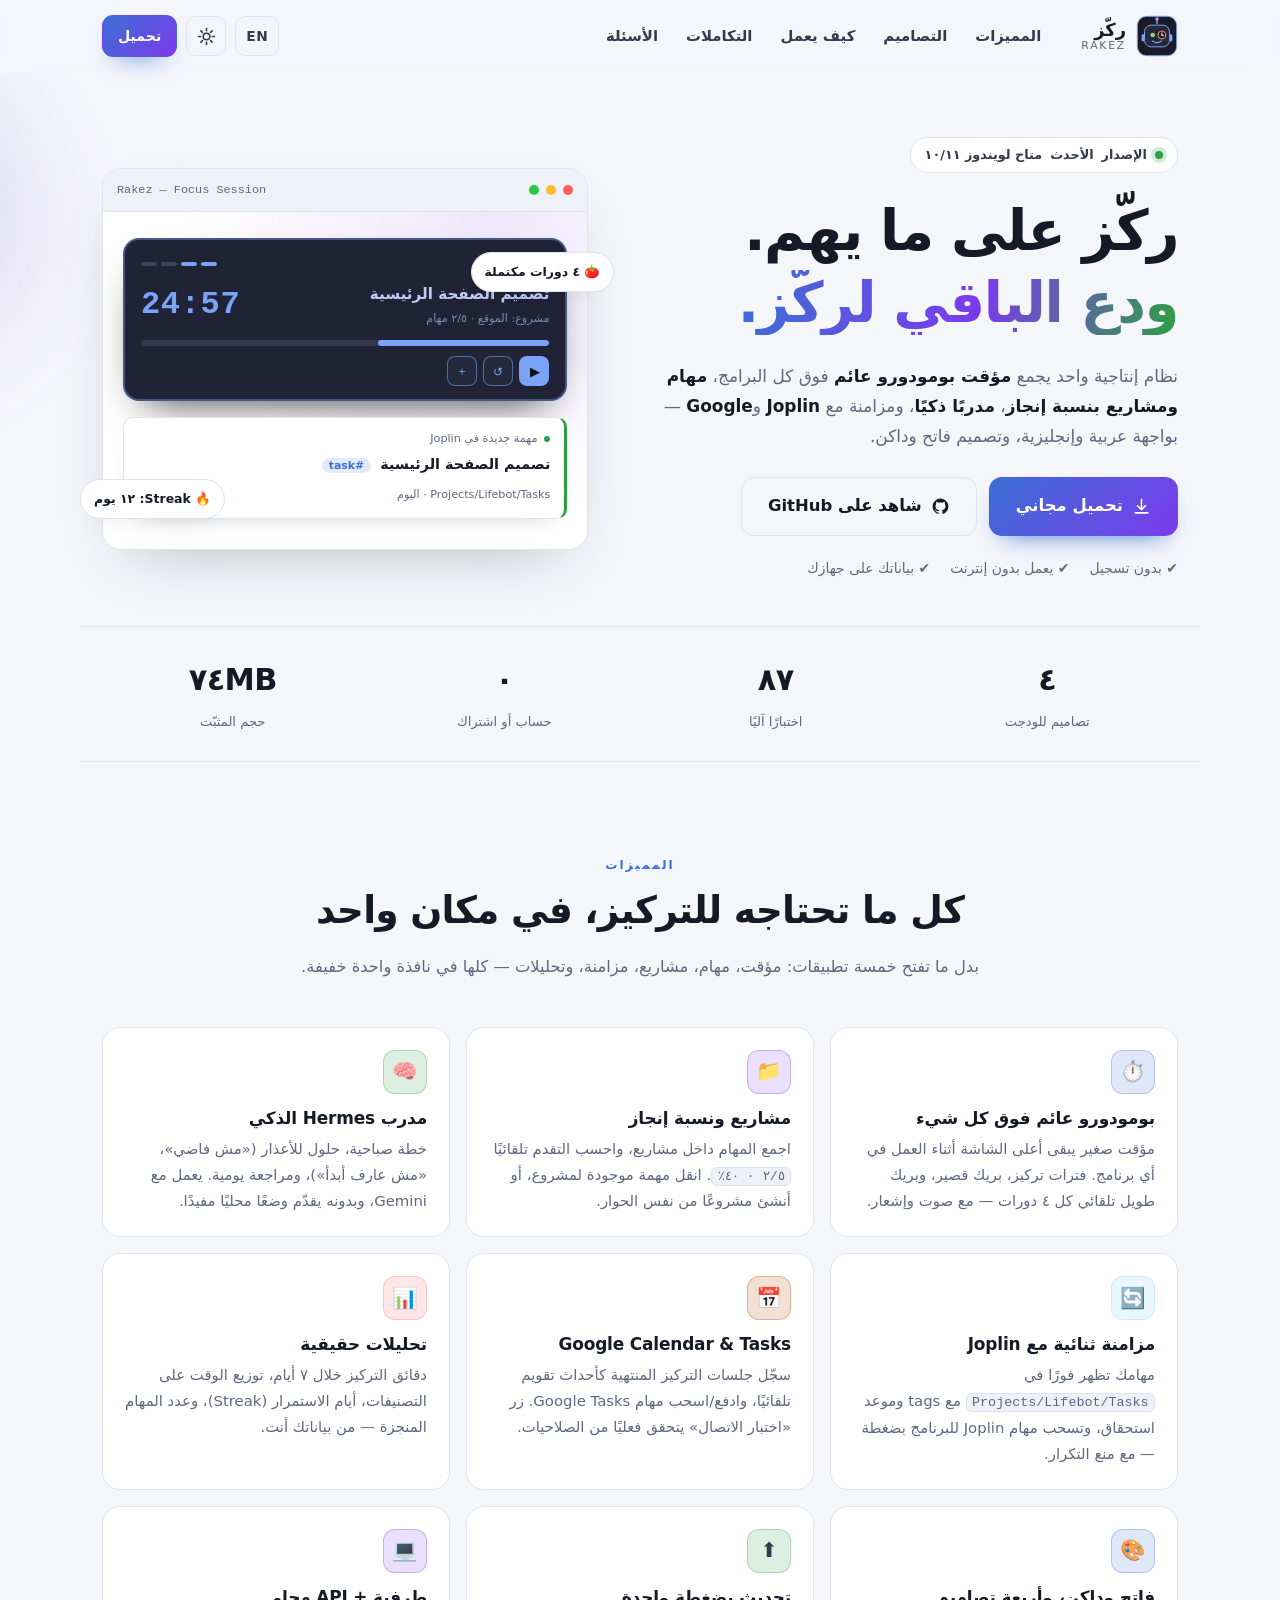
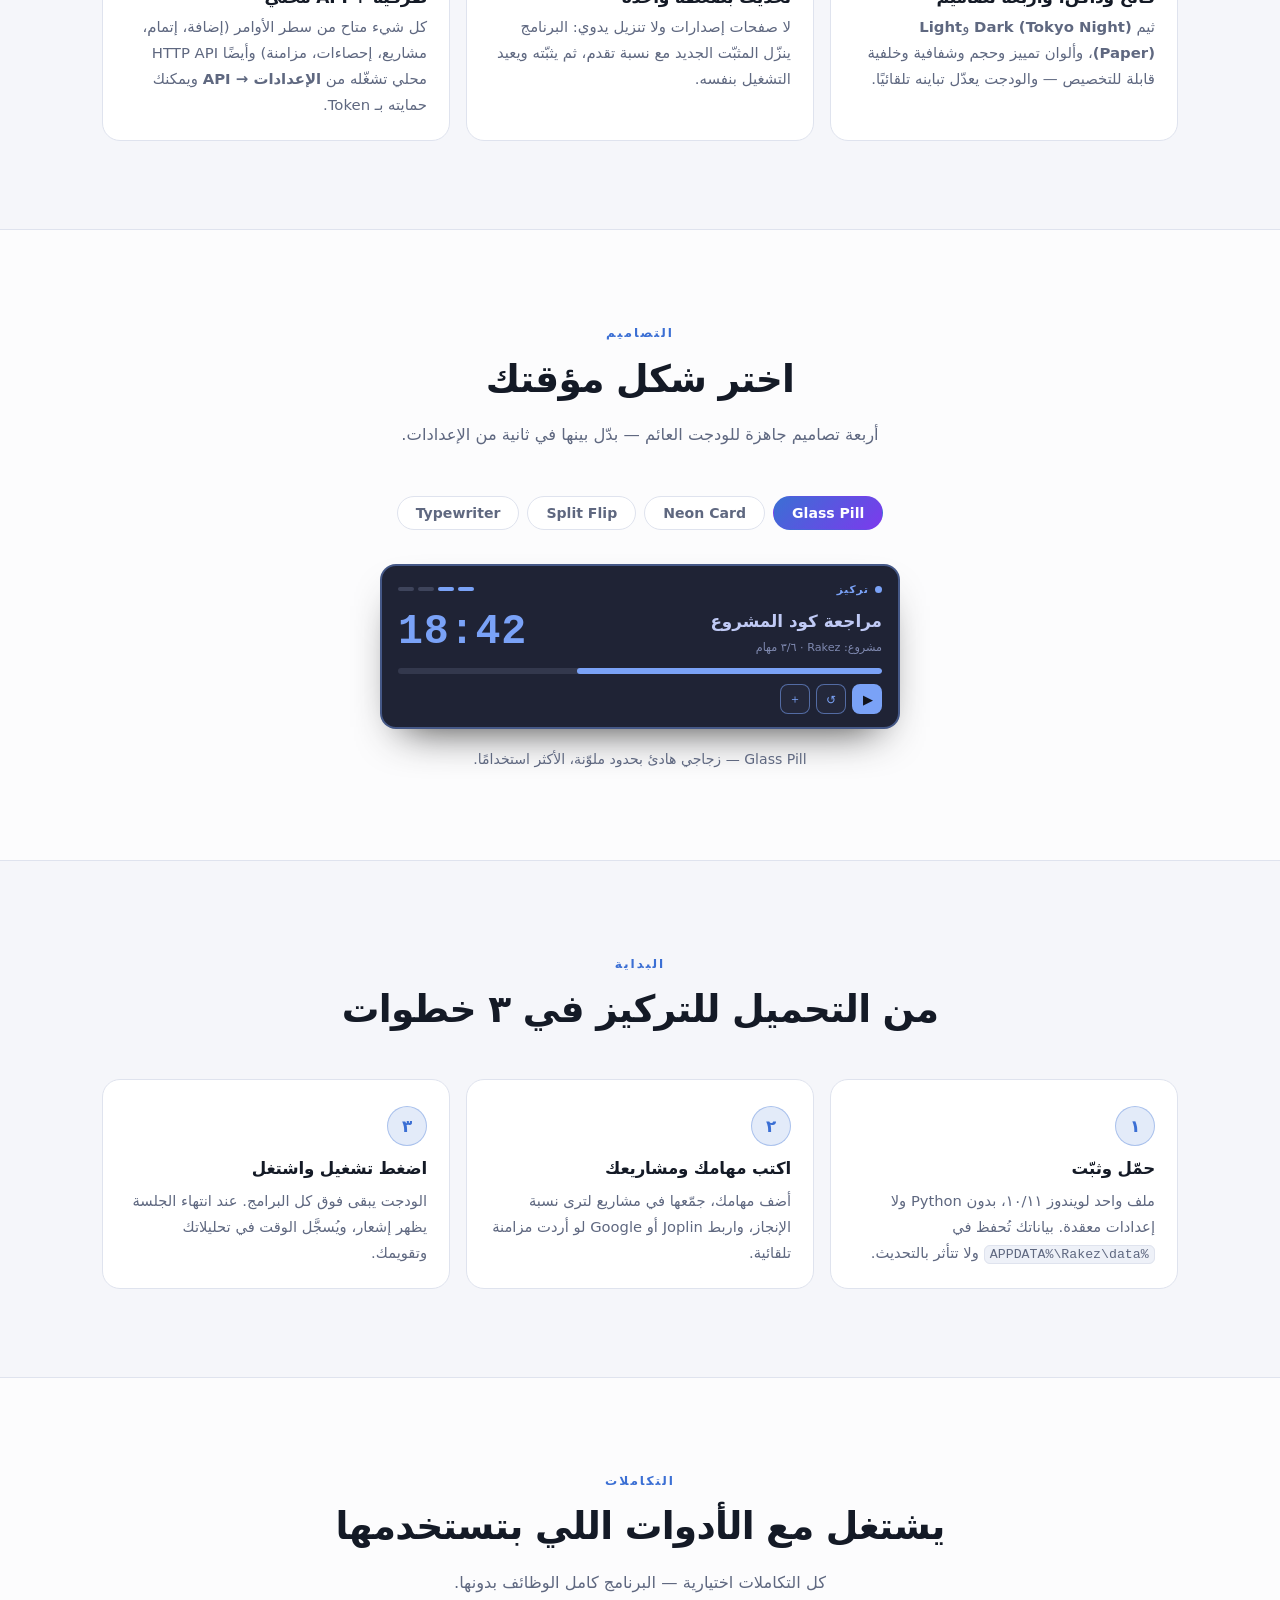
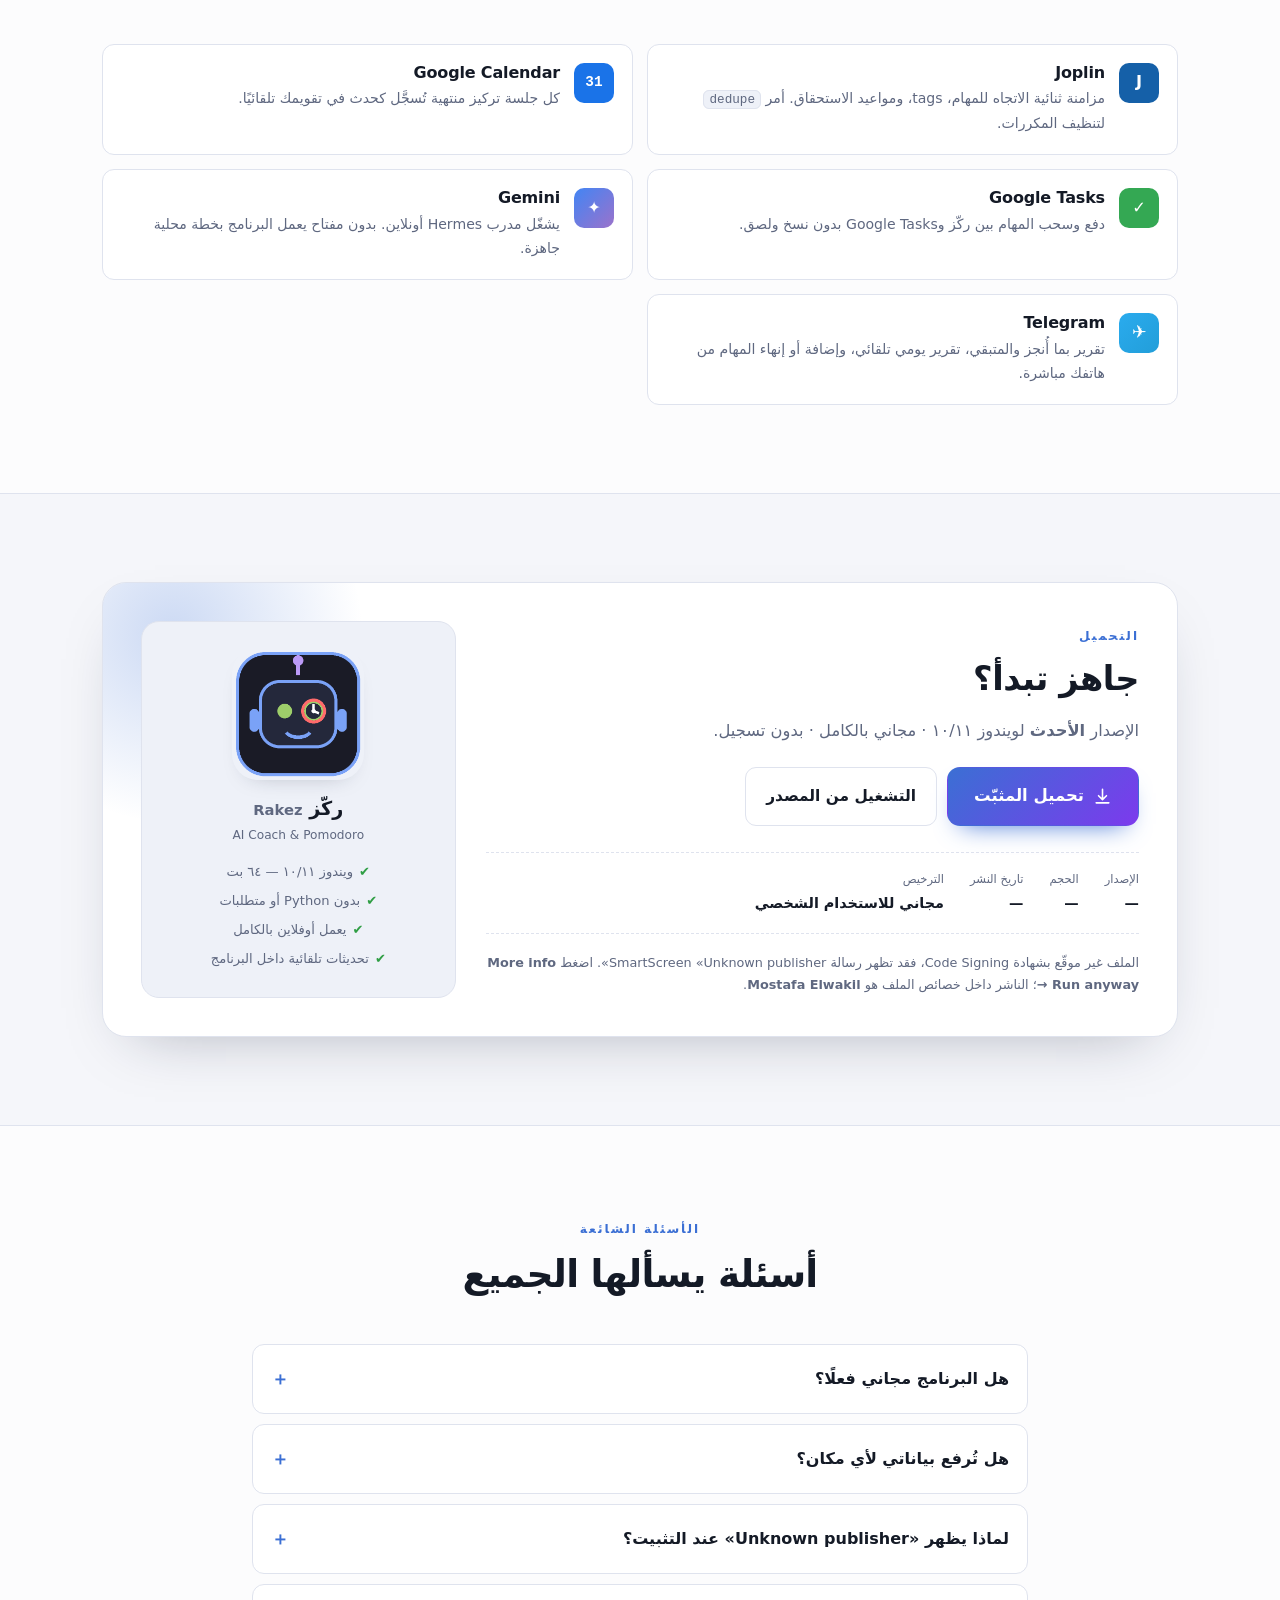
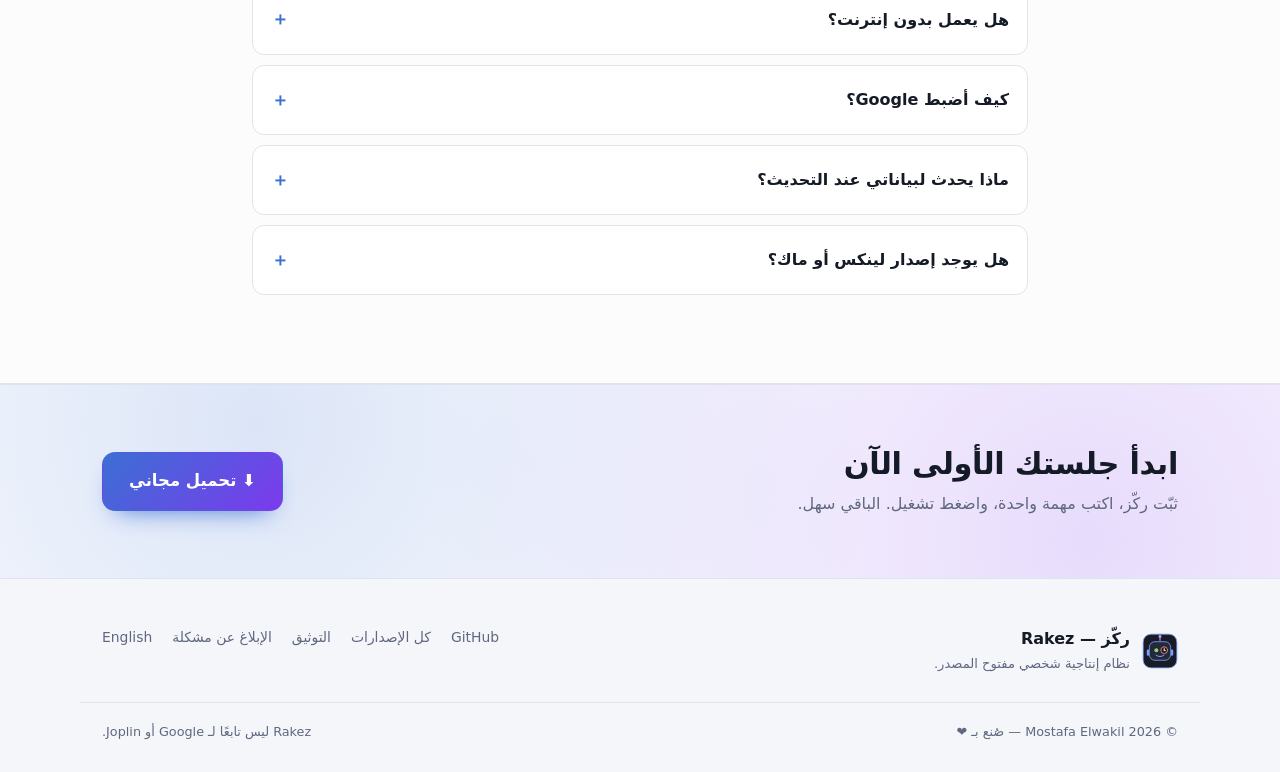
==== commit 52395fb5: "feat(settings): sectioned settings page with a dedicated API section - Settings now has a sidebar wi" ====
--- a/website/ar/index.html
+++ b/website/ar/index.html
@@ -225,7 +225,7 @@
         <article class="card reveal">
           <div class="card-ico bg-purple">💻</div>
           <h3>طرفية + API محلي</h3>
-          <p>كل شيء متاح من سطر الأوامر (إضافة، إتمام، مشاريع، إحصاءات، مزامنة) وأيضًا HTTP API محلي يمكنك حمايته بـ Token.</p>
+          <p>كل شيء متاح من سطر الأوامر (إضافة، إتمام، مشاريع، إحصاءات، مزامنة) وأيضًا HTTP API محلي تشغّله من <strong>الإعدادات → API</strong> ويمكنك حمايته بـ Token.</p>
         </article>
       </div>
     </div>
@@ -422,7 +422,7 @@
         </details>
         <details>
           <summary>كيف أضبط Google؟</summary>
-          <p>أنشئ OAuth Client من نوع <em>Desktop app</em> في Google Cloud Console، فعّل Calendar وTasks، وأضف بريدك في <strong>Test users</strong>، ثم الصق Client ID وSecret في الإعدادات واضغط <em>Authorize</em> ثم <em>Test connection</em>.</p>
+          <p>أنشئ OAuth Client من نوع <em>Desktop app</em> في Google Cloud Console، فعّل Calendar وTasks، وأضف بريدك في <strong>Test users</strong>، ثم الصق Client ID وSecret في <strong>الإعدادات → API</strong> واضغط <em>Authorize</em> ثم <em>Test connection</em>.</p>
         </details>
         <details>
           <summary>ماذا يحدث لبياناتي عند التحديث؟</summary>
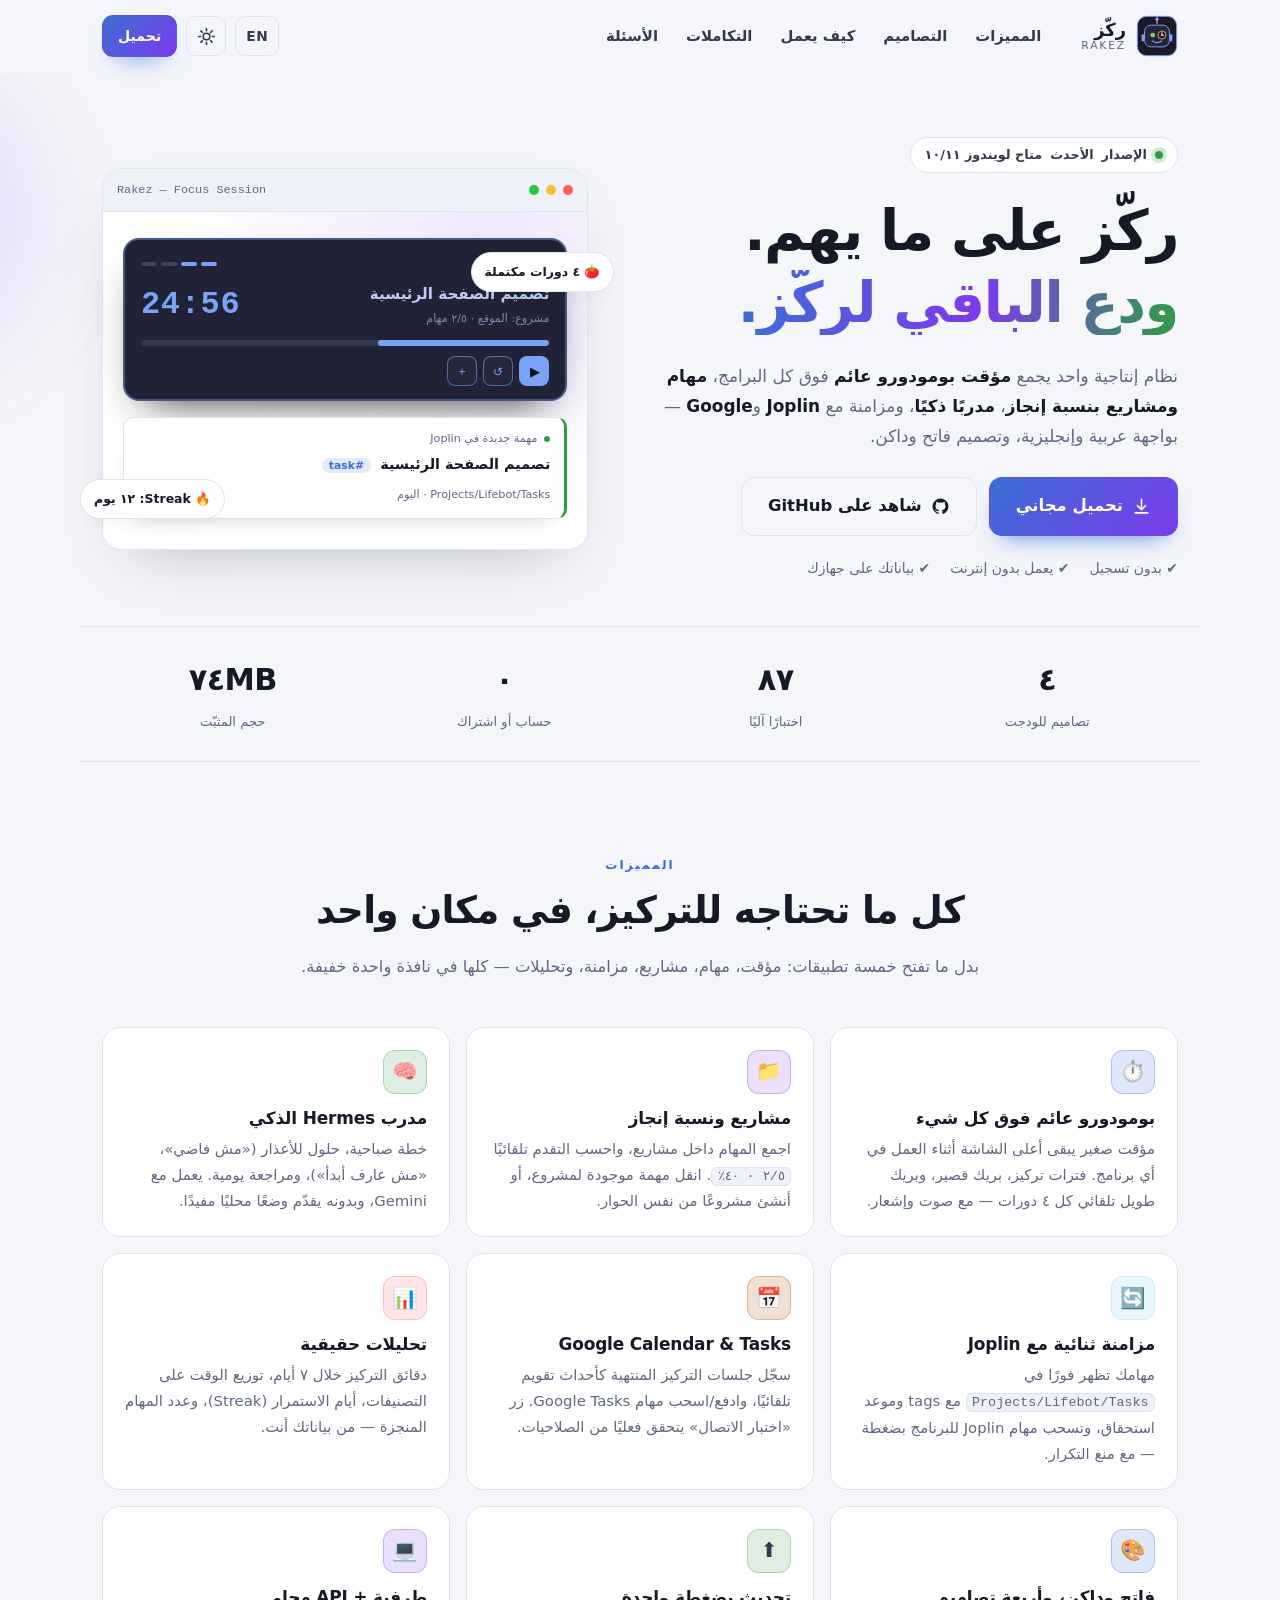
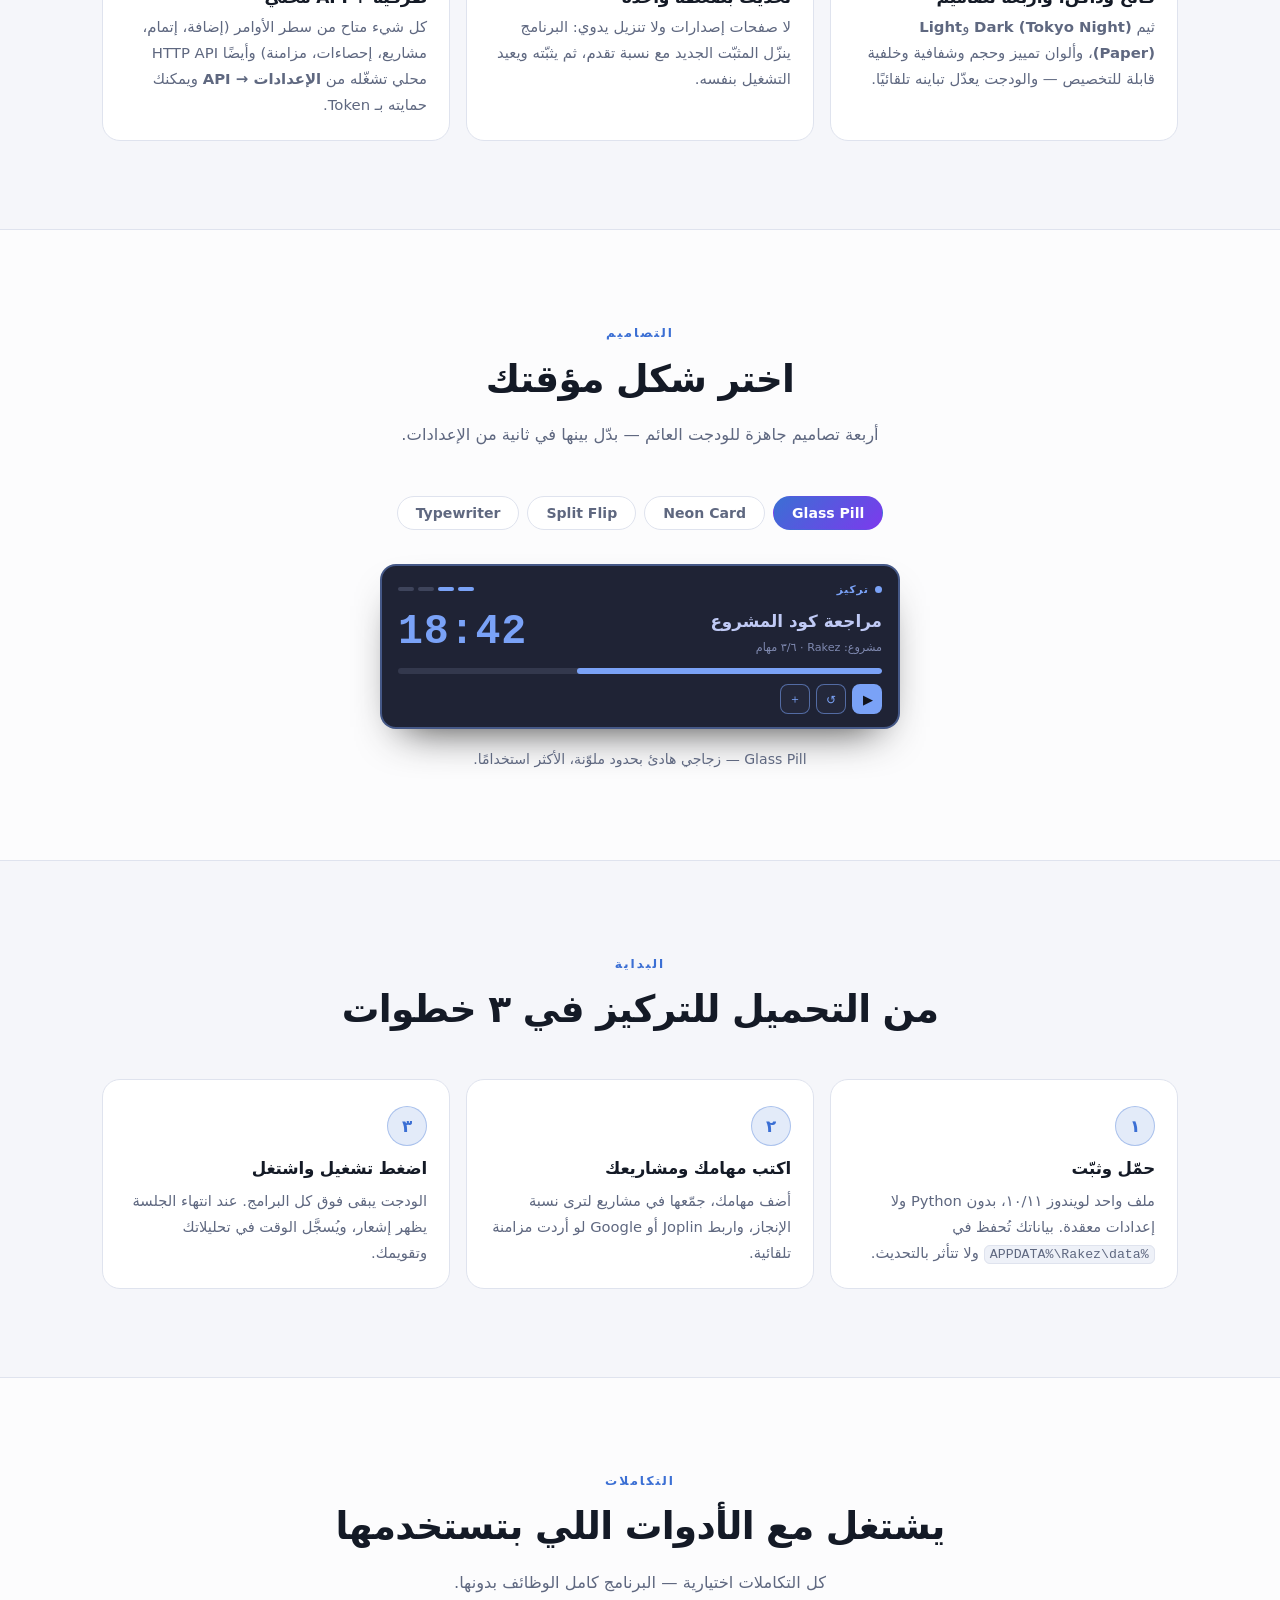
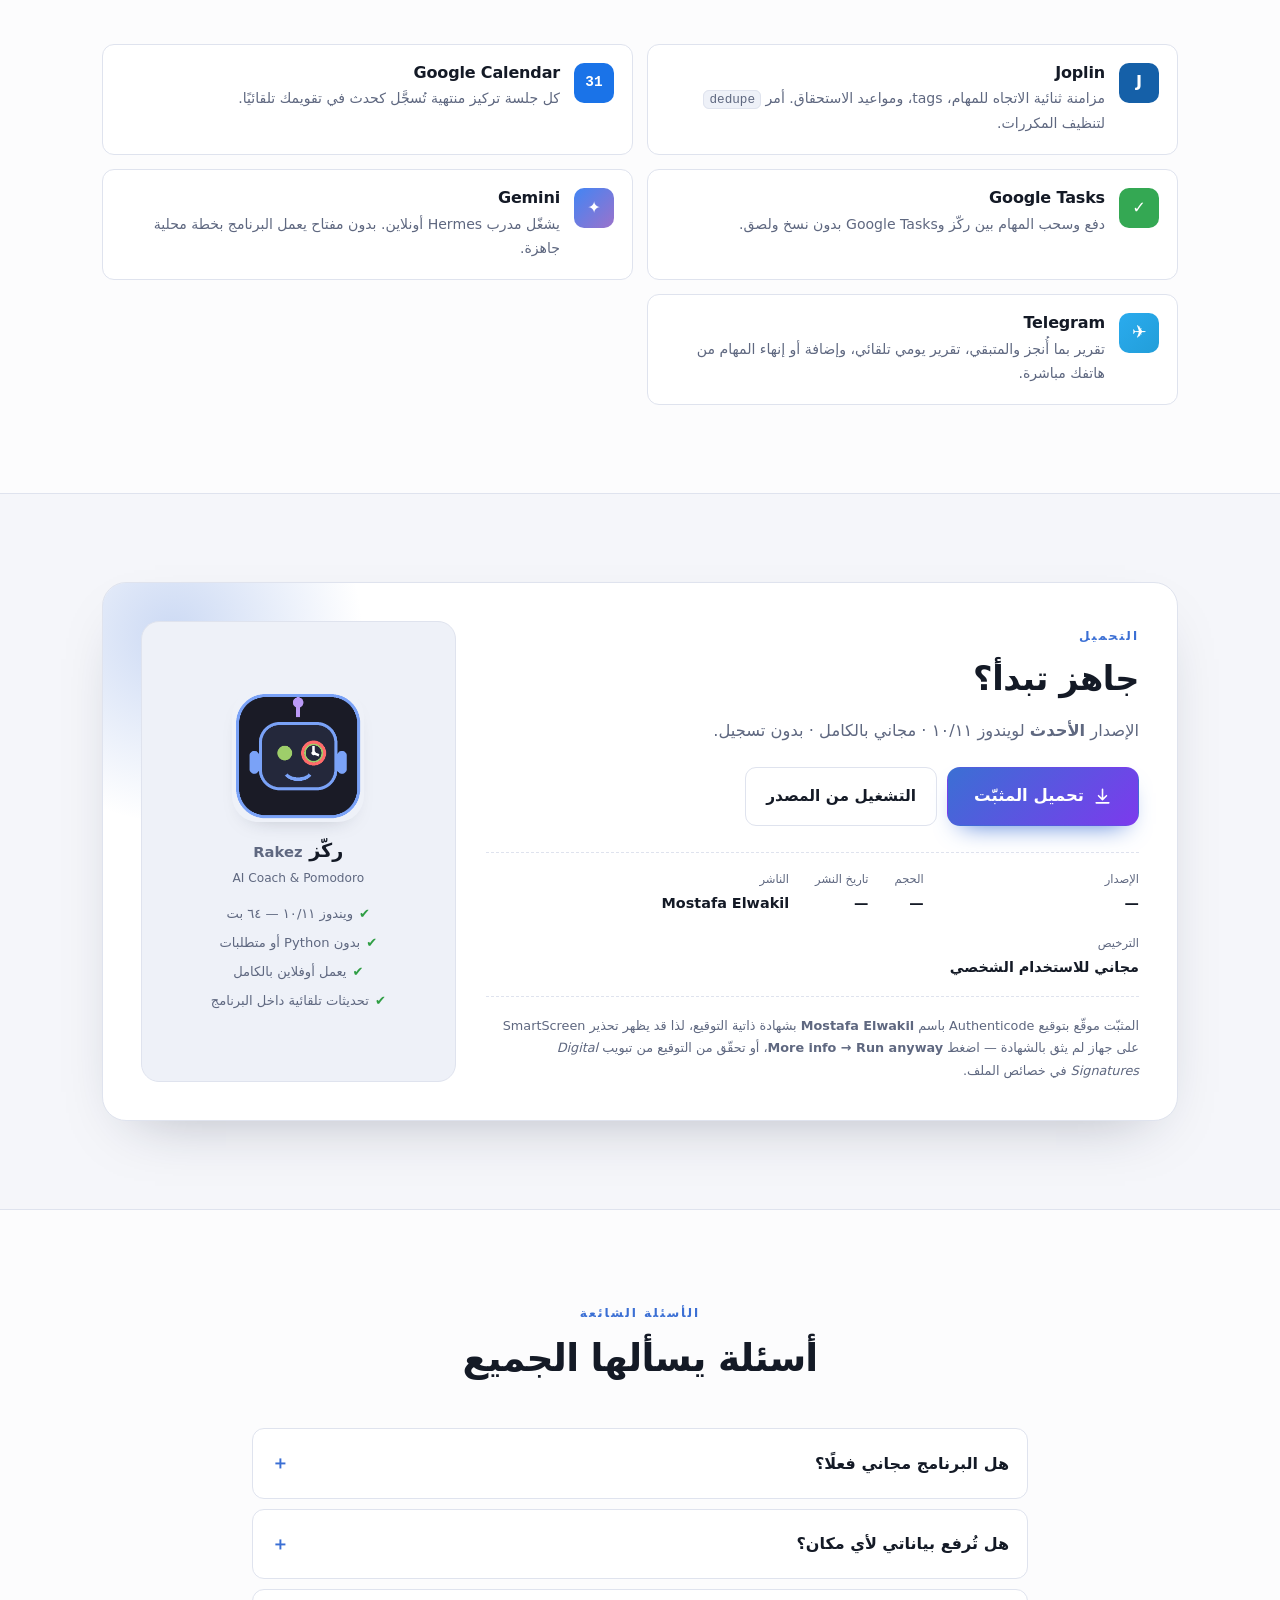
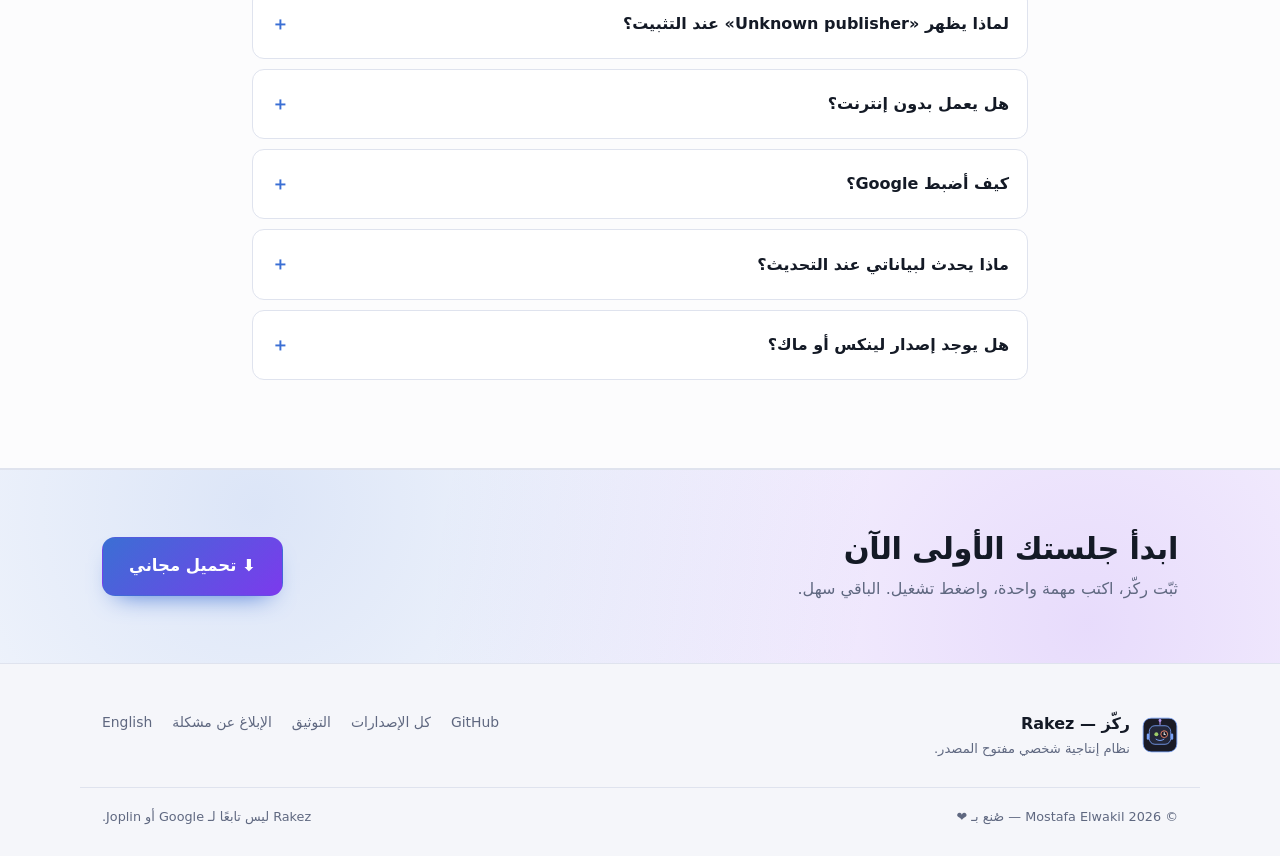
==== commit 3393adfa: "feat(packaging): Authenticode-sign Rakez binaries as Mostafa Elwakil - Add packaging/sign_windows.ps" ====
--- a/website/ar/index.html
+++ b/website/ar/index.html
@@ -12,7 +12,7 @@
 <link rel="alternate" hreflang="ar" href="https://mostafa-elwakil.github.io/lifebot/ar/" />
 <link rel="alternate" hreflang="en" href="https://mostafa-elwakil.github.io/lifebot/" />
 <link rel="alternate" hreflang="x-default" href="https://mostafa-elwakil.github.io/lifebot/" />
-<link rel="stylesheet" href="../styles.css?v=2.1.0" />
+<link rel="stylesheet" href="../styles.css?v=2.2.0" />
 
 <meta property="og:type" content="website" />
 <meta property="og:title" content="Rakez ركّز — بومودورو عائم + مهام ومشاريع + مدرب ذكي" />
@@ -33,7 +33,7 @@
   "description": "مؤقت بومودورو عائم فوق كل البرامج، مهام ومشاريع بنسبة إنجاز، مدرب ذكي، ومزامنة مع Joplin وGoogle.",
   "url": "https://mostafa-elwakil.github.io/lifebot/ar/",
   "downloadUrl": "https://github.com/mostafa-elwakil/lifebot/releases/latest",
-  "softwareVersion": "2.1.0",
+  "softwareVersion": "2.2.0",
   "inLanguage": "ar",
   "author": { "@type": "Person", "name": "Mostafa Elwakil" },
   "offers": { "@type": "Offer", "price": "0", "priceCurrency": "USD" }
@@ -370,13 +370,15 @@
             <div><dt>الإصدار</dt><dd data-version>—</dd></div>
             <div><dt>الحجم</dt><dd data-size>—</dd></div>
             <div><dt>تاريخ النشر</dt><dd data-date>—</dd></div>
+            <div><dt>الناشر</dt><dd>Mostafa Elwakil</dd></div>
             <div><dt>الترخيص</dt><dd>مجاني للاستخدام الشخصي</dd></div>
           </dl>
 
           <p class="fineprint">
-            الملف غير موقّع بشهادة Code Signing، فقد تظهر رسالة SmartScreen «Unknown publisher».
-            اضغط <strong>More info → Run anyway</strong>؛ الناشر داخل خصائص الملف هو
-            <strong>Mostafa Elwakil</strong>.
+            المثبّت موقّع بتوقيع Authenticode باسم <strong>Mostafa Elwakil</strong> بشهادة ذاتية التوقيع،
+            لذا قد يظهر تحذير SmartScreen على جهاز لم يثق بالشهادة — اضغط
+            <strong>More info → Run anyway</strong>، أو تحقّق من التوقيع من تبويب
+            <em>Digital Signatures</em> في خصائص الملف.
           </p>
         </div>
 
@@ -414,7 +416,7 @@
         </details>
         <details>
           <summary>لماذا يظهر «Unknown publisher» عند التثبيت؟</summary>
-          <p>لأن المثبّت غير موقّع رقميًا بشهادة Code Signing مدفوعة. هذا لا يعني وجود خطر؛ بيانات الناشر داخل الملف هي <strong>Mostafa Elwakil</strong>. اختر <em>More info → Run anyway</em>.</p>
+          <p>لأن المثبّت موقّع باسم <strong>Mostafa Elwakil</strong> بشهادة ذاتية التوقيع لا يثق بها SmartScreen افتراضيًا. تحقّق من تبويب <em>Digital Signatures</em> في خصائص الملف ثم اختر <em>More info → Run anyway</em>. إزالة التحذير للجميع تتطلب شهادة OV/EV مدفوعة.</p>
         </details>
         <details>
           <summary>هل يعمل بدون إنترنت؟</summary>
@@ -473,6 +475,6 @@
   </div>
 </footer>
 
-<script src="../main.js?v=2.1.0" defer></script>
+<script src="../main.js?v=2.2.0" defer></script>
 </body>
 </html>
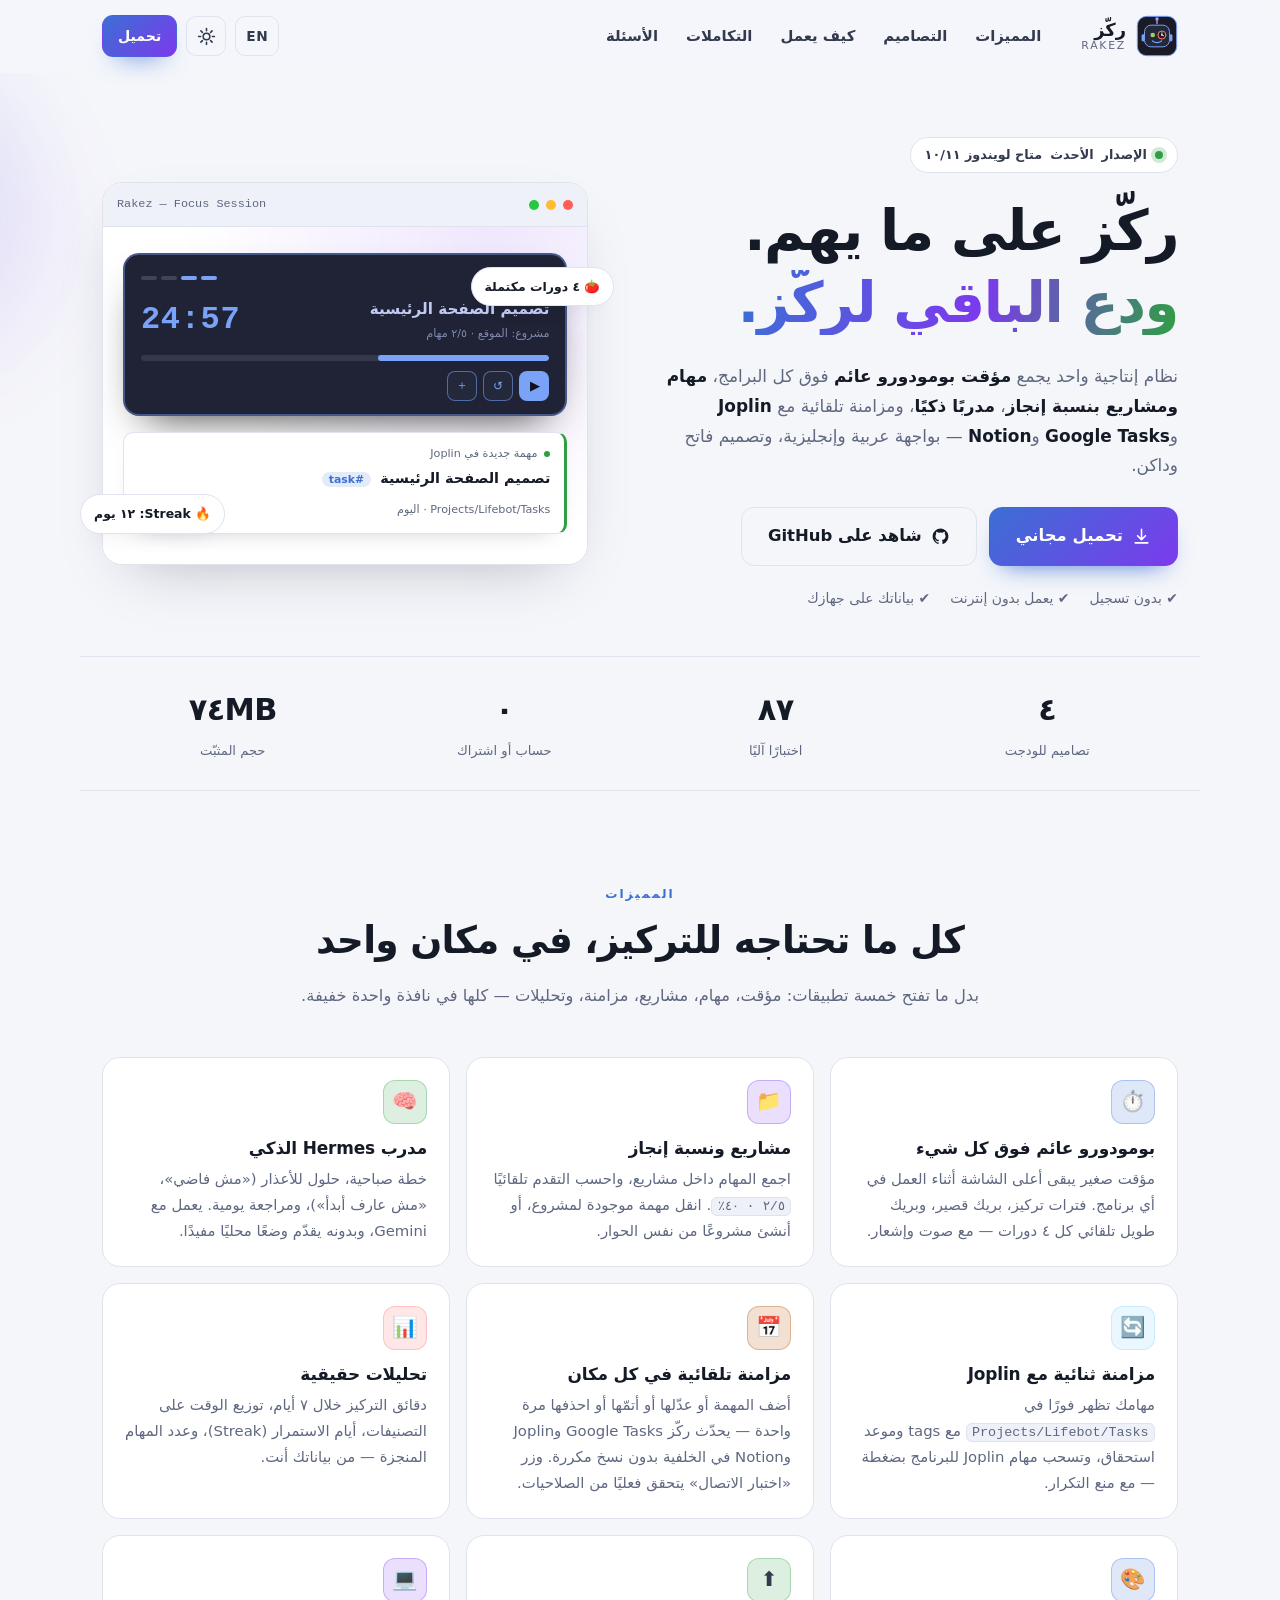
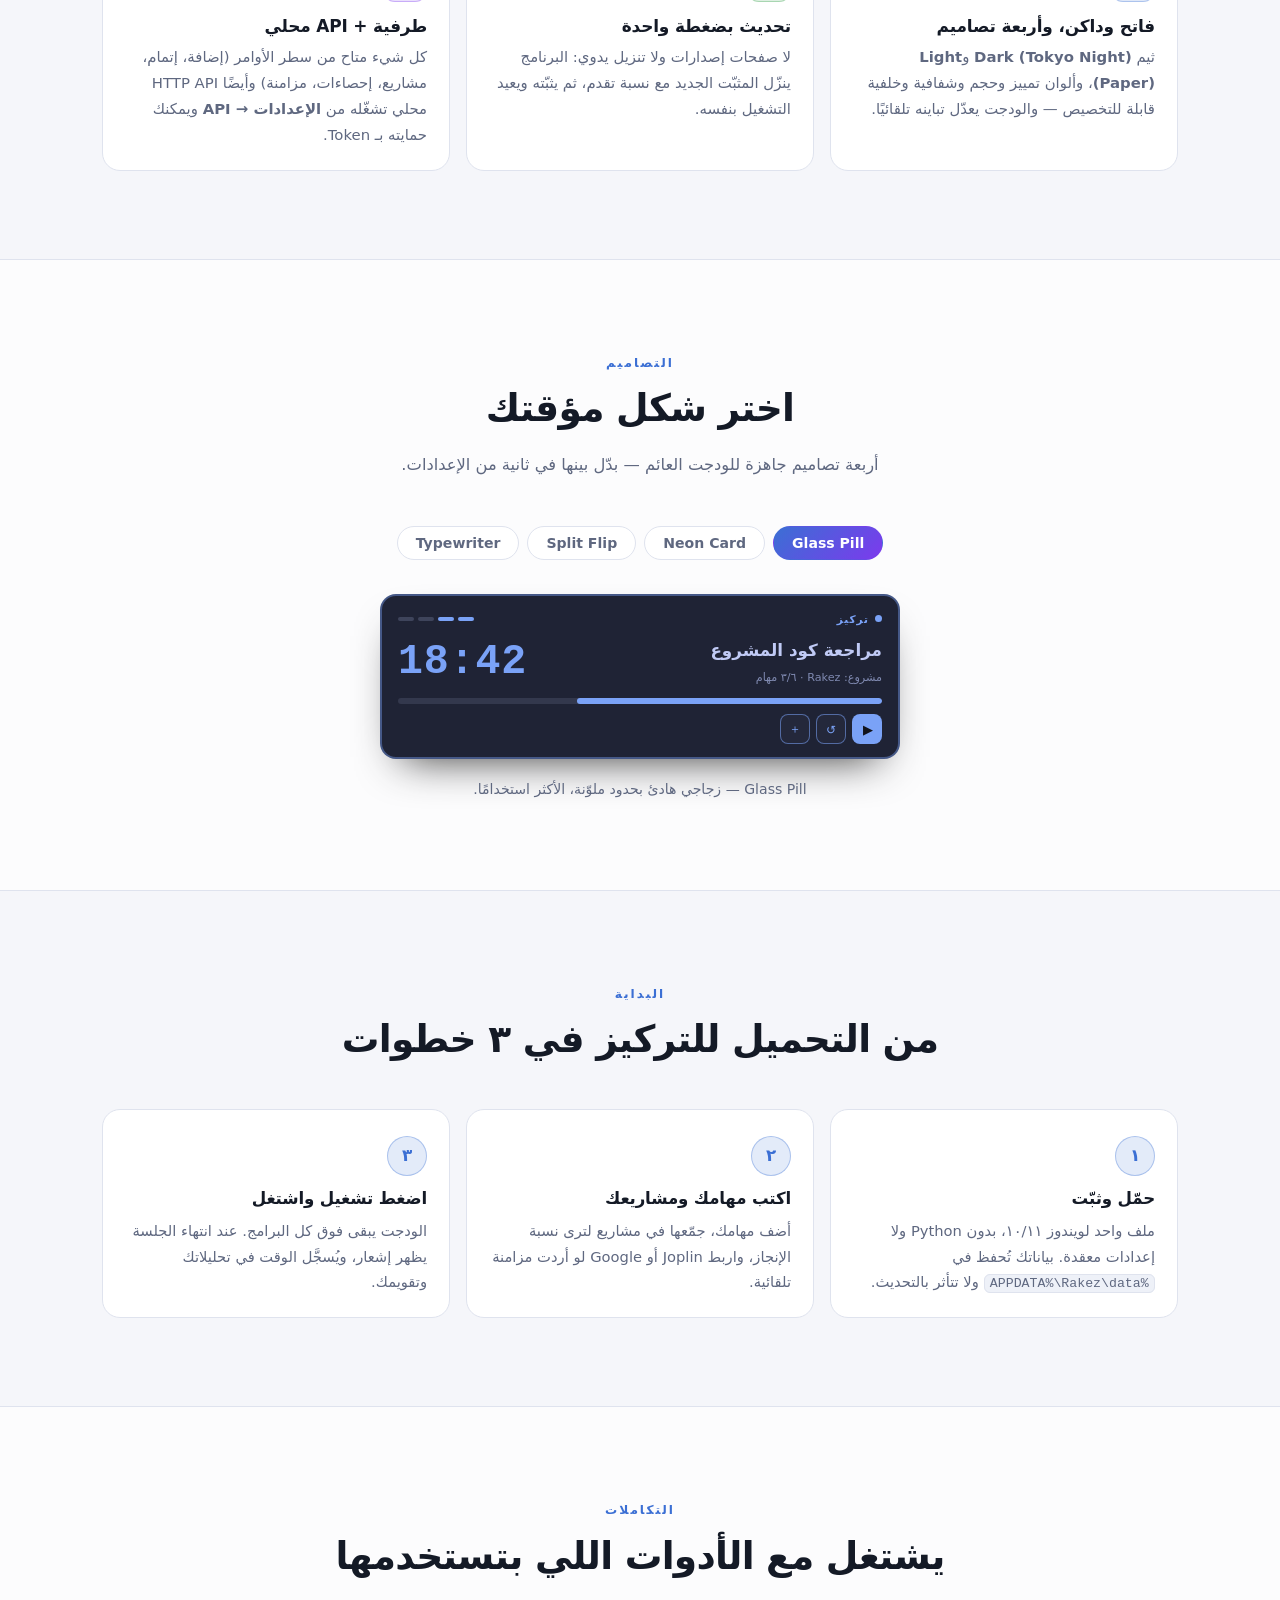
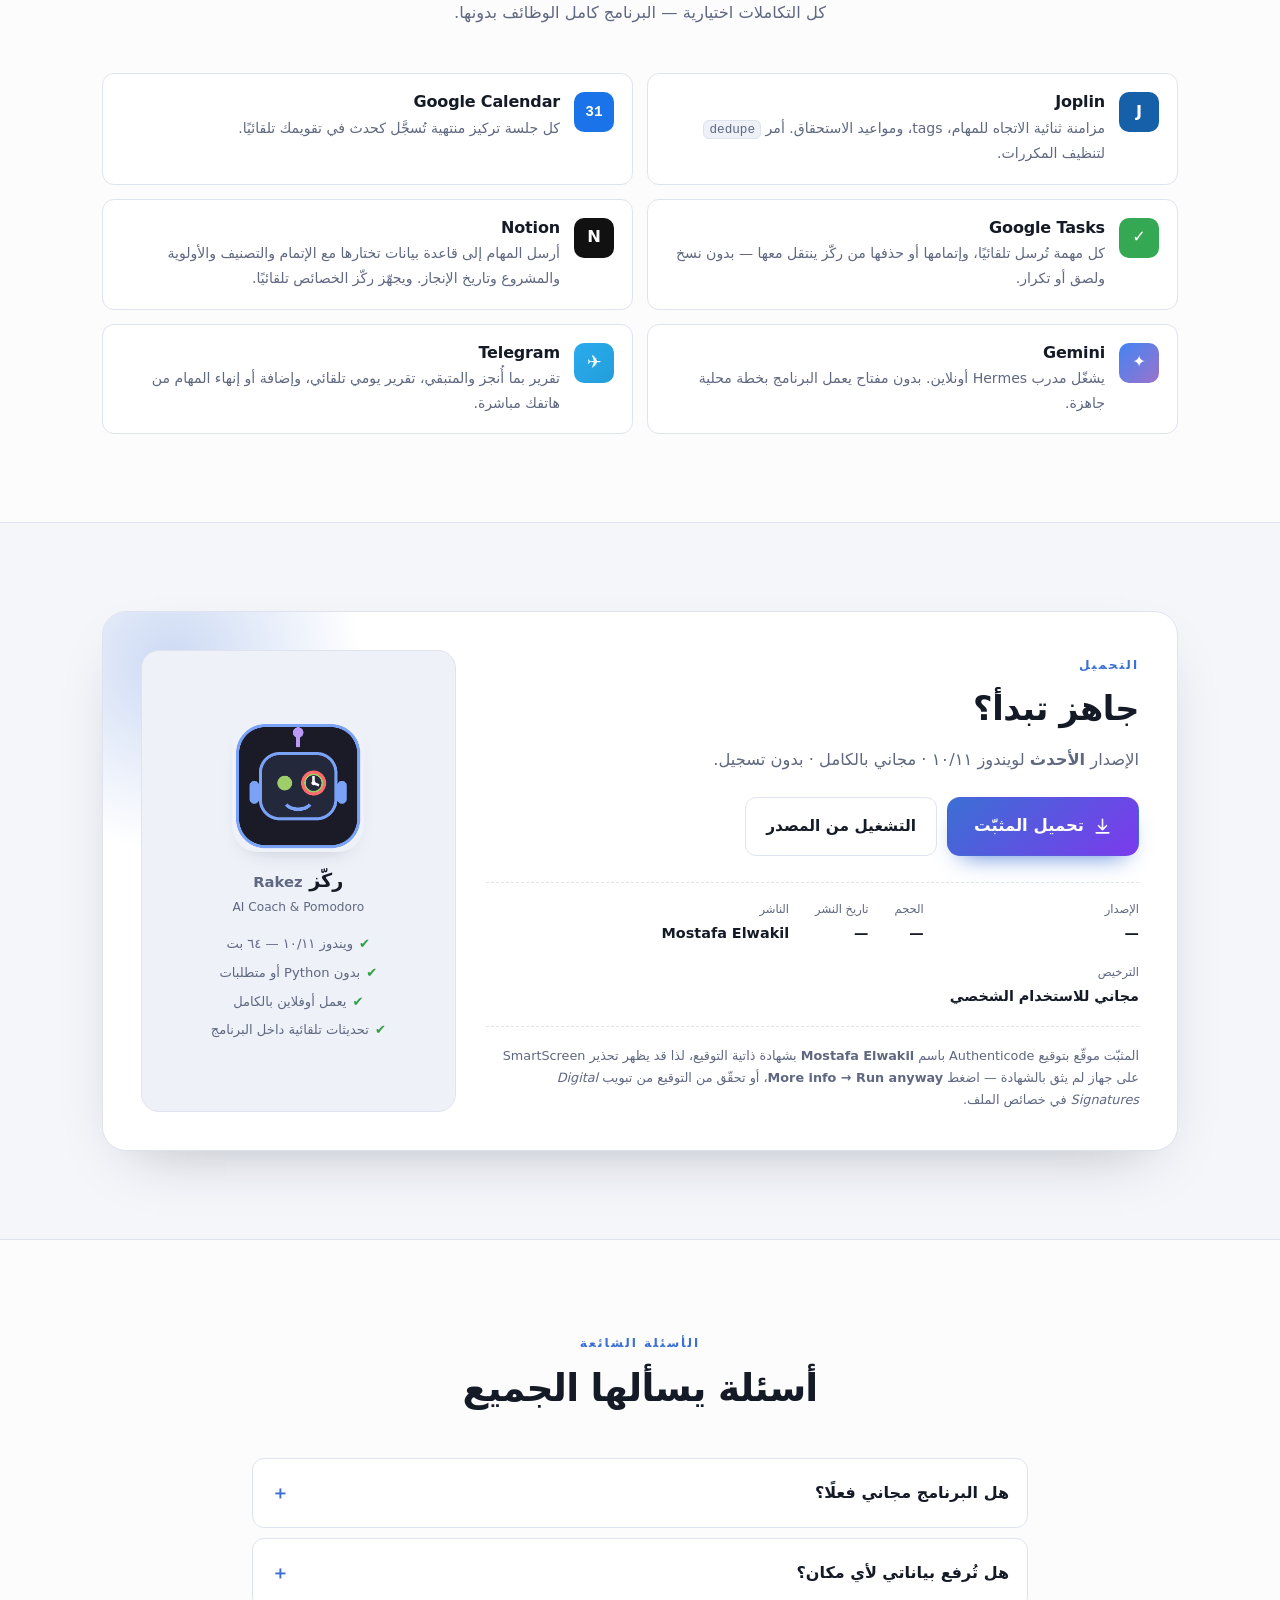
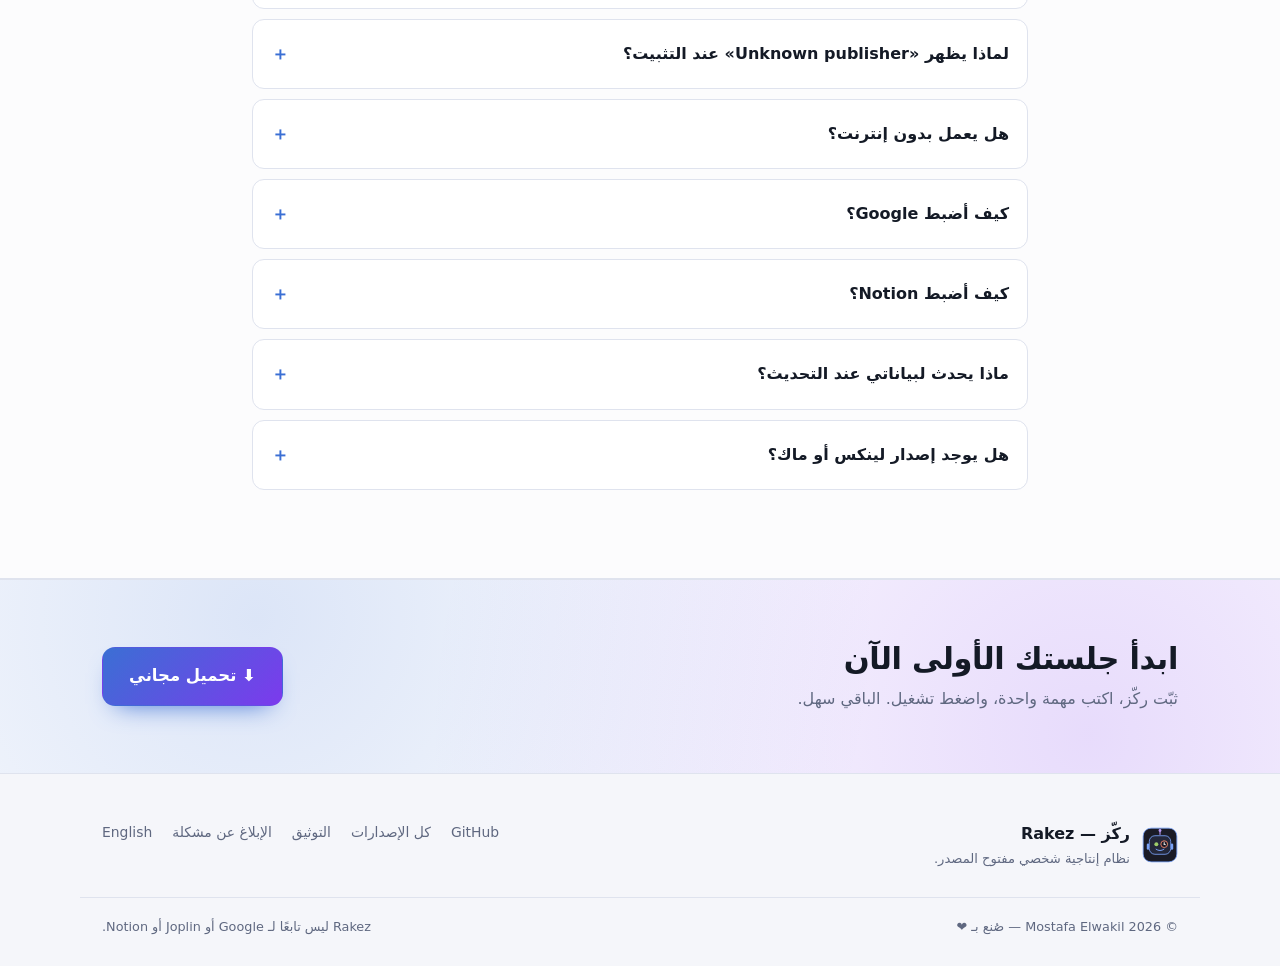
==== commit 989b52cc: "feat(sync): Notion database sync + automatic fan-out for every task change Storage now emits created" ====
--- a/website/ar/index.html
+++ b/website/ar/index.html
@@ -12,7 +12,7 @@
 <link rel="alternate" hreflang="ar" href="https://mostafa-elwakil.github.io/lifebot/ar/" />
 <link rel="alternate" hreflang="en" href="https://mostafa-elwakil.github.io/lifebot/" />
 <link rel="alternate" hreflang="x-default" href="https://mostafa-elwakil.github.io/lifebot/" />
-<link rel="stylesheet" href="../styles.css?v=2.2.0" />
+<link rel="stylesheet" href="../styles.css?v=2.3.0" />
 
 <meta property="og:type" content="website" />
 <meta property="og:title" content="Rakez ركّز — بومودورو عائم + مهام ومشاريع + مدرب ذكي" />
@@ -33,7 +33,7 @@
   "description": "مؤقت بومودورو عائم فوق كل البرامج، مهام ومشاريع بنسبة إنجاز، مدرب ذكي، ومزامنة مع Joplin وGoogle.",
   "url": "https://mostafa-elwakil.github.io/lifebot/ar/",
   "downloadUrl": "https://github.com/mostafa-elwakil/lifebot/releases/latest",
-  "softwareVersion": "2.2.0",
+  "softwareVersion": "2.3.0",
   "inLanguage": "ar",
   "author": { "@type": "Person", "name": "Mostafa Elwakil" },
   "offers": { "@type": "Offer", "price": "0", "priceCurrency": "USD" }
@@ -98,7 +98,7 @@
         <p class="lede">
           نظام إنتاجية واحد يجمع <strong>مؤقت بومودورو عائم</strong> فوق كل البرامج،
           <strong>مهام ومشاريع بنسبة إنجاز</strong>، <strong>مدربًا ذكيًا</strong>،
-          ومزامنة مع <strong>Joplin</strong> و<strong>Google</strong> — بواجهة عربية وإنجليزية، وتصميم فاتح وداكن.
+          ومزامنة تلقائية مع <strong>Joplin</strong> و<strong>Google Tasks</strong> و<strong>Notion</strong> — بواجهة عربية وإنجليزية، وتصميم فاتح وداكن.
         </p>
         <div class="hero-cta">
           <a class="btn btn-primary btn-lg" href="#download" data-download-link>
@@ -200,8 +200,8 @@
 
         <article class="card reveal">
           <div class="card-ico bg-amber">📅</div>
-          <h3>Google Calendar &amp; Tasks</h3>
-          <p>سجّل جلسات التركيز المنتهية كأحداث تقويم تلقائيًا، وادفع/اسحب مهام Google Tasks. زر «اختبار الاتصال» يتحقق فعليًا من الصلاحيات.</p>
+          <h3>مزامنة تلقائية في كل مكان</h3>
+          <p>أضف المهمة أو عدّلها أو أتمّها أو احذفها مرة واحدة — يحدّث ركّز Google Tasks وJoplin وNotion في الخلفية بدون نسخ مكررة. وزر «اختبار الاتصال» يتحقق فعليًا من الصلاحيات.</p>
         </article>
 
         <article class="card reveal">
@@ -328,7 +328,14 @@
           <div class="int-logo gtask">✓</div>
           <div>
             <h3>Google Tasks</h3>
-            <p>دفع وسحب المهام بين ركّز وGoogle Tasks بدون نسخ ولصق.</p>
+            <p>كل مهمة تُرسل تلقائيًا، وإتمامها أو حذفها من ركّز ينتقل معها — بدون نسخ ولصق أو تكرار.</p>
+          </div>
+        </div>
+        <div class="integration reveal">
+          <div class="int-logo notion">N</div>
+          <div>
+            <h3>Notion</h3>
+            <p>أرسل المهام إلى قاعدة بيانات تختارها مع الإتمام والتصنيف والأولوية والمشروع وتاريخ الإنجاز. ويجهّز ركّز الخصائص تلقائيًا.</p>
           </div>
         </div>
         <div class="integration reveal">
@@ -427,6 +434,10 @@
           <p>أنشئ OAuth Client من نوع <em>Desktop app</em> في Google Cloud Console، فعّل Calendar وTasks، وأضف بريدك في <strong>Test users</strong>، ثم الصق Client ID وSecret في <strong>الإعدادات → API</strong> واضغط <em>Authorize</em> ثم <em>Test connection</em>.</p>
         </details>
         <details>
+          <summary>كيف أضبط Notion؟</summary>
+          <p>أنشئ تكاملًا من <em>notion.so/my-integrations</em>، وشارك قاعدة البيانات معه (⋯ ← Connections)، ثم الصق السر في <strong>الإعدادات → API</strong> ومعرّف قاعدة البيانات في <strong>الإعدادات → التكاملات → Notion</strong>. اضغط <em>Test</em> ثم <em>Sync now</em>.</p>
+        </details>
+        <details>
           <summary>ماذا يحدث لبياناتي عند التحديث؟</summary>
           <p>لا شيء. البيانات في <code>%APPDATA%\Rakez\data</code> منفصلة عن ملفات البرنامج، لذا تبقى كما هي بعد كل تحديث.</p>
         </details>
@@ -471,10 +482,10 @@
   </div>
   <div class="container footer-bottom">
     <p>© <span data-year>2026</span> Mostafa Elwakil — صُنع بـ ❤️</p>
-    <p class="muted">Rakez ليس تابعًا لـ Google أو Joplin.</p>
+    <p class="muted">Rakez ليس تابعًا لـ Google أو Joplin أو Notion.</p>
   </div>
 </footer>
 
-<script src="../main.js?v=2.2.0" defer></script>
+<script src="../main.js?v=2.3.0" defer></script>
 </body>
 </html>
--- a/website/styles.css
+++ b/website/styles.css
@@ -837,6 +837,7 @@
 .int-logo.gcal { background: #1a73e8; font-family: var(--mono); font-size: .9rem; }
 .int-logo.gtask { background: #34a853; }
 .int-logo.gemini { background: linear-gradient(135deg, #4285f4, #9b72cb); }
+.int-logo.notion { background: #111; color: #fff; }
 .int-logo.telegram { background: linear-gradient(135deg, #2aabee, #229ed9); font-size: 1.1rem; }
 
 /* ---------- download ---------- */
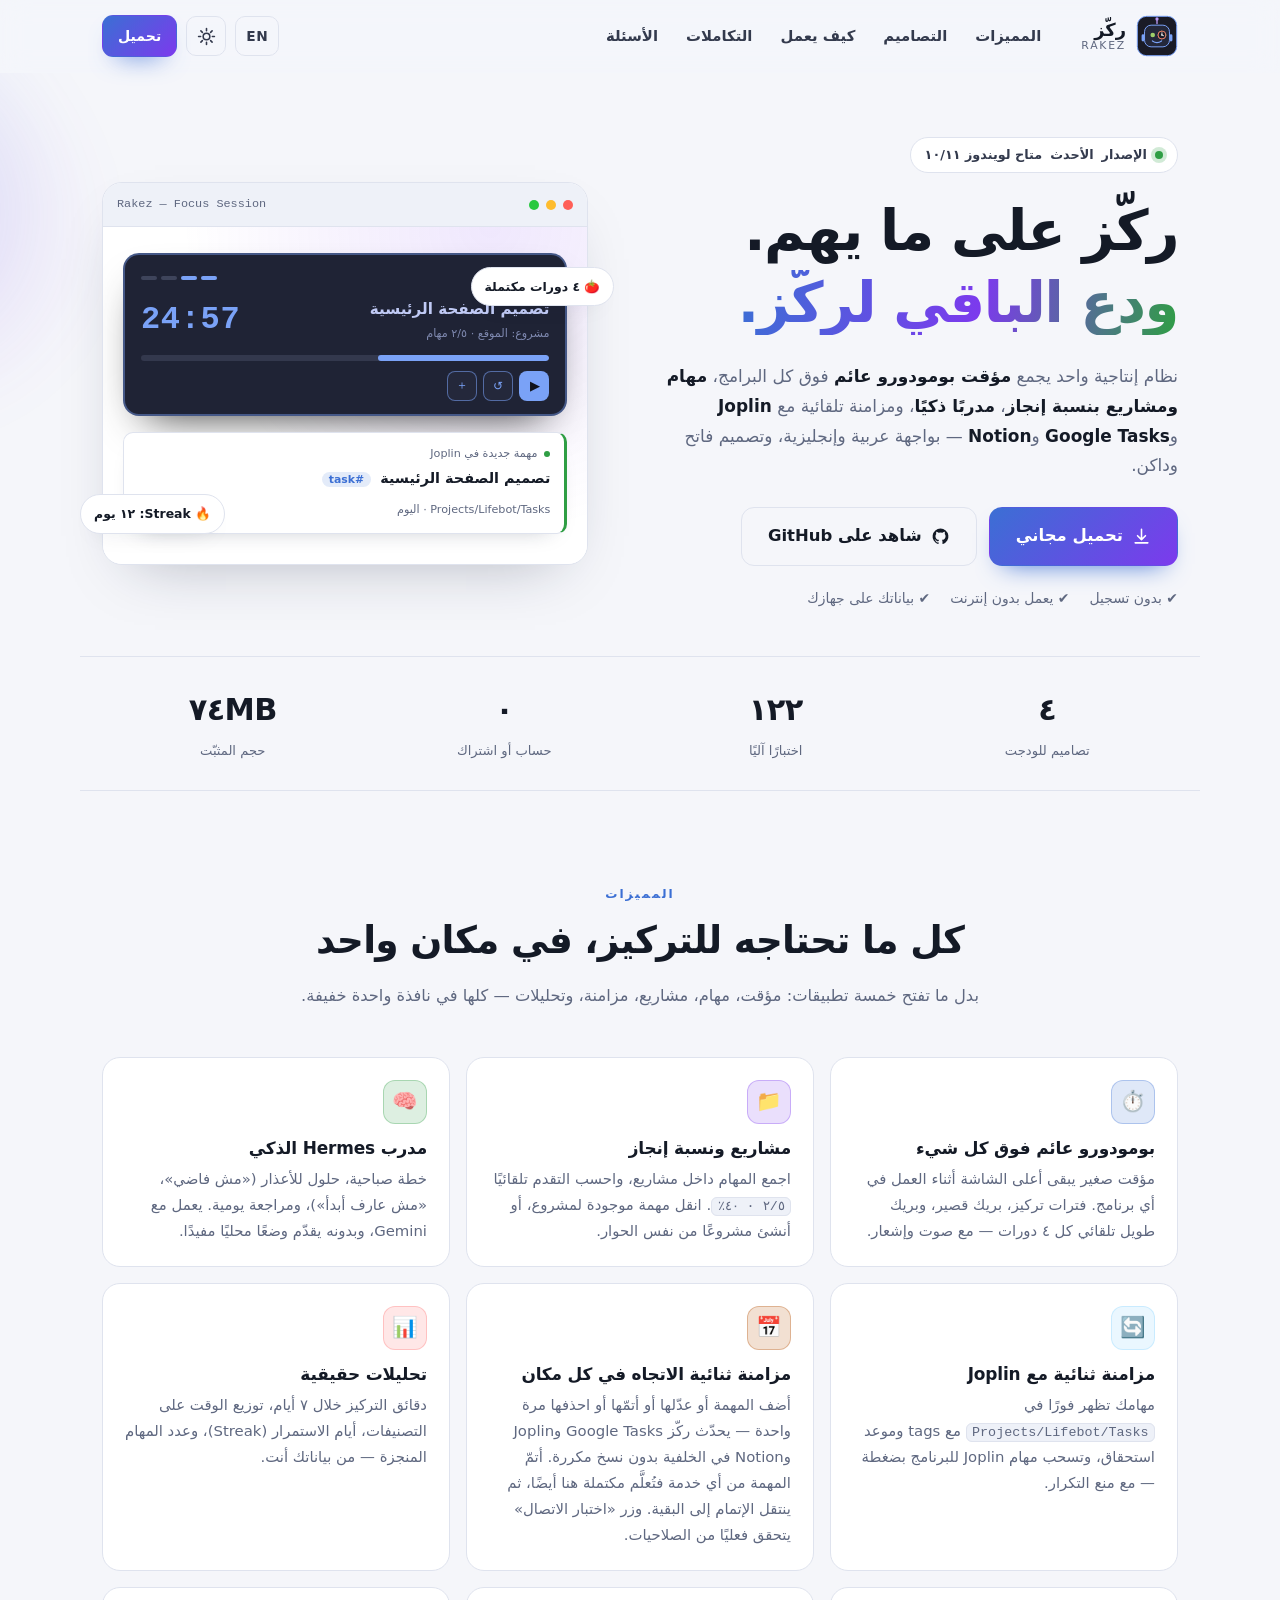
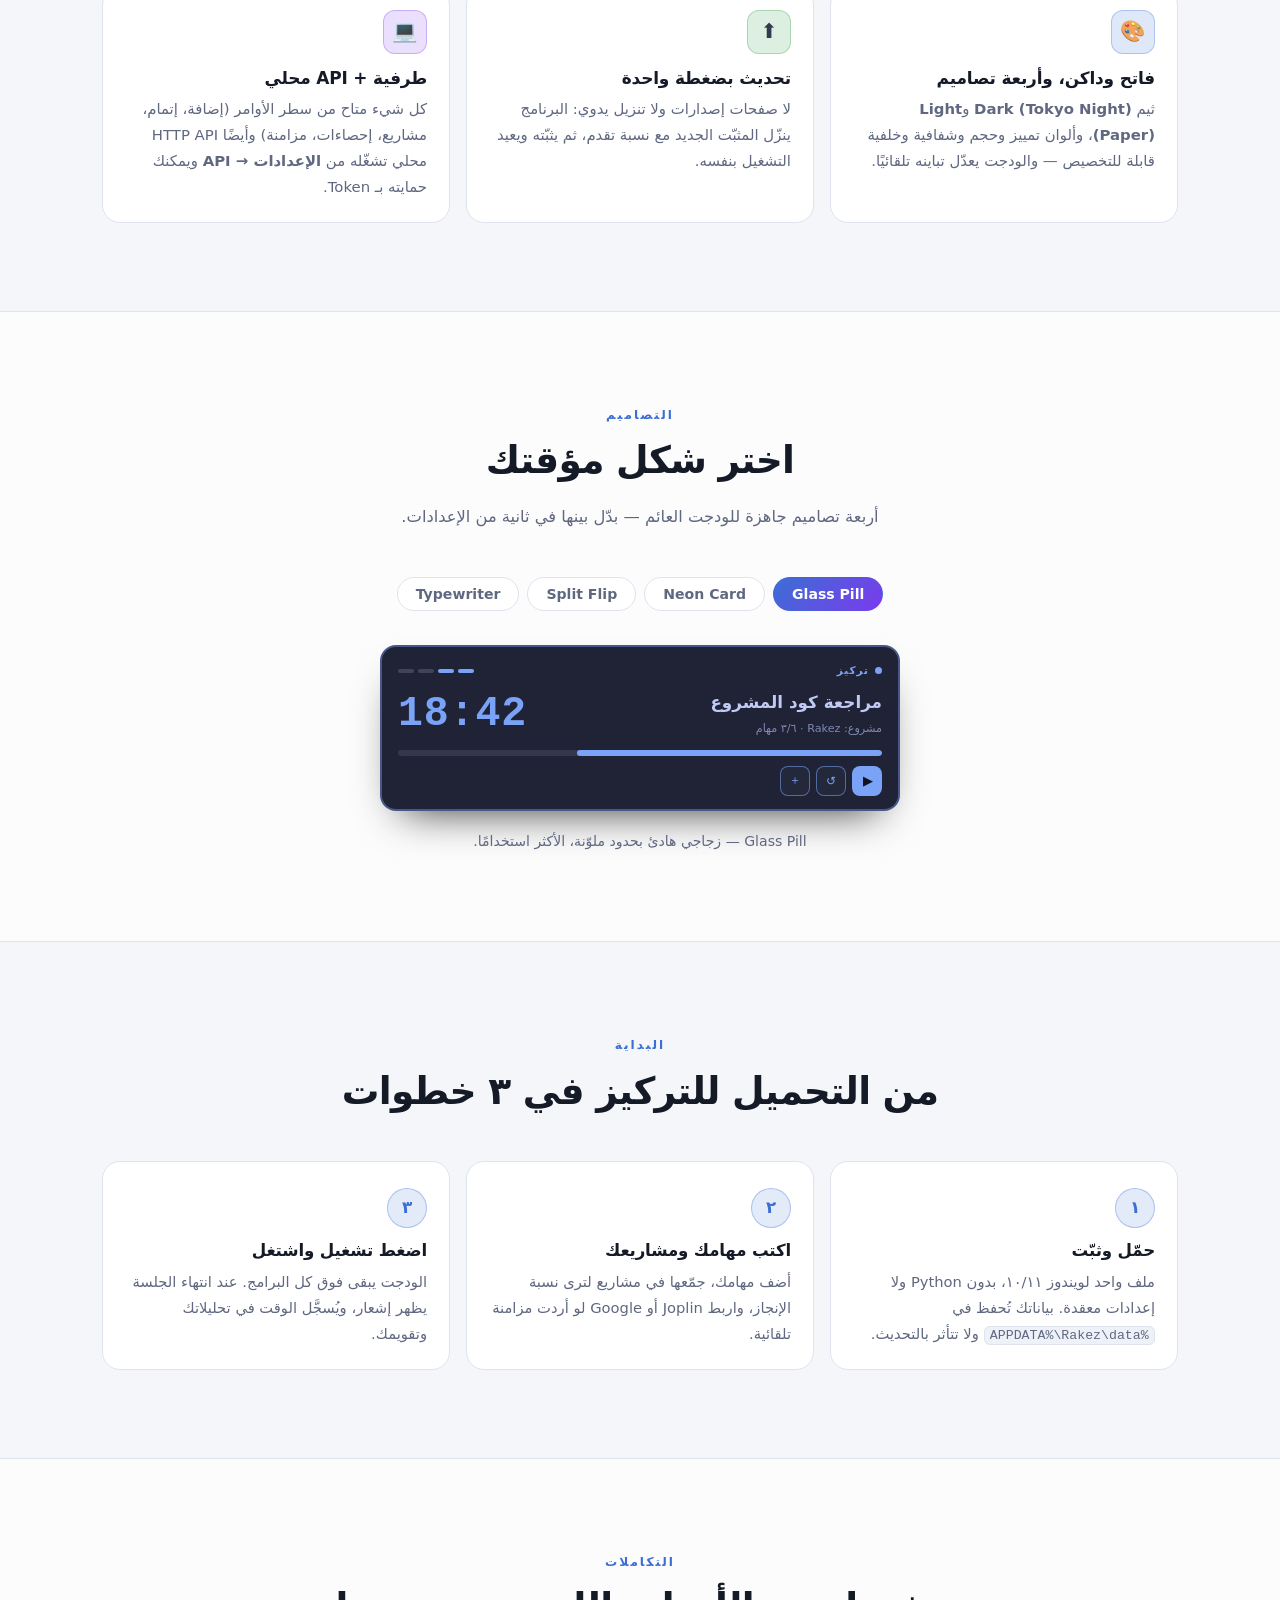
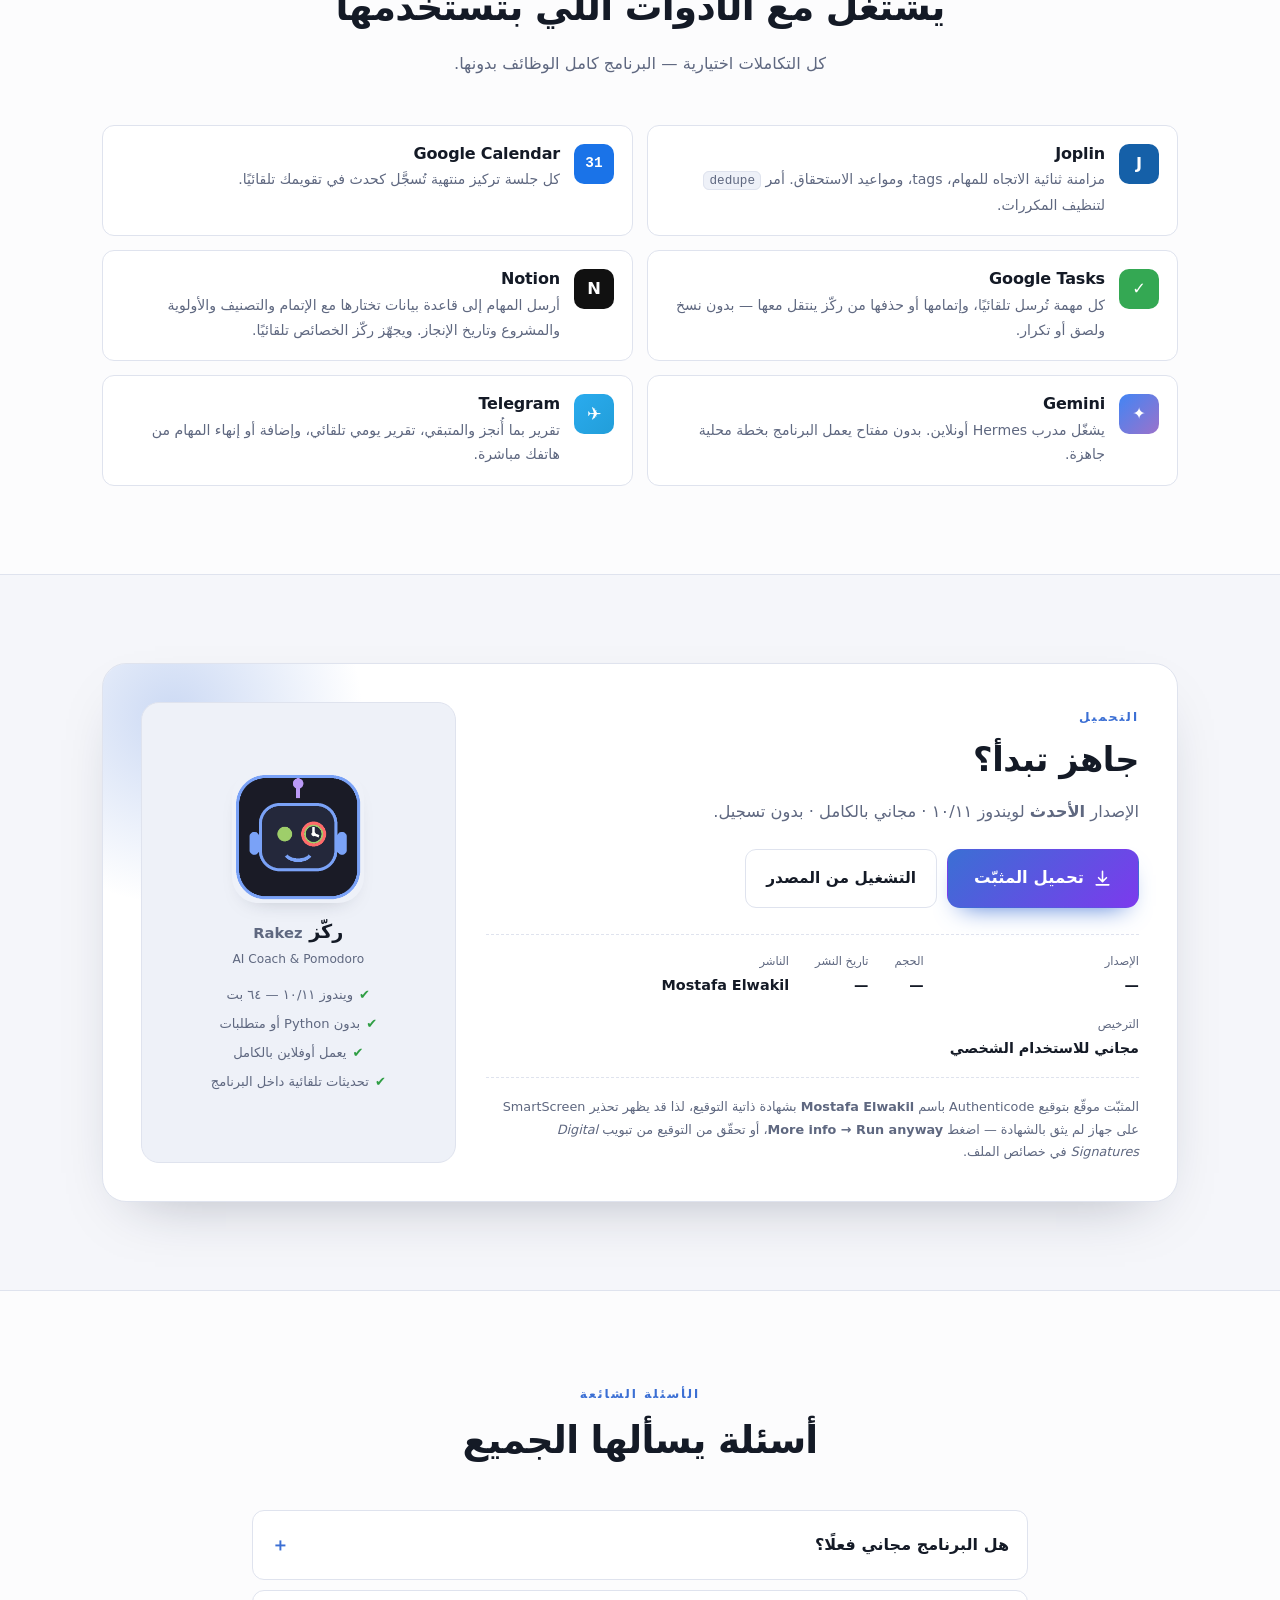
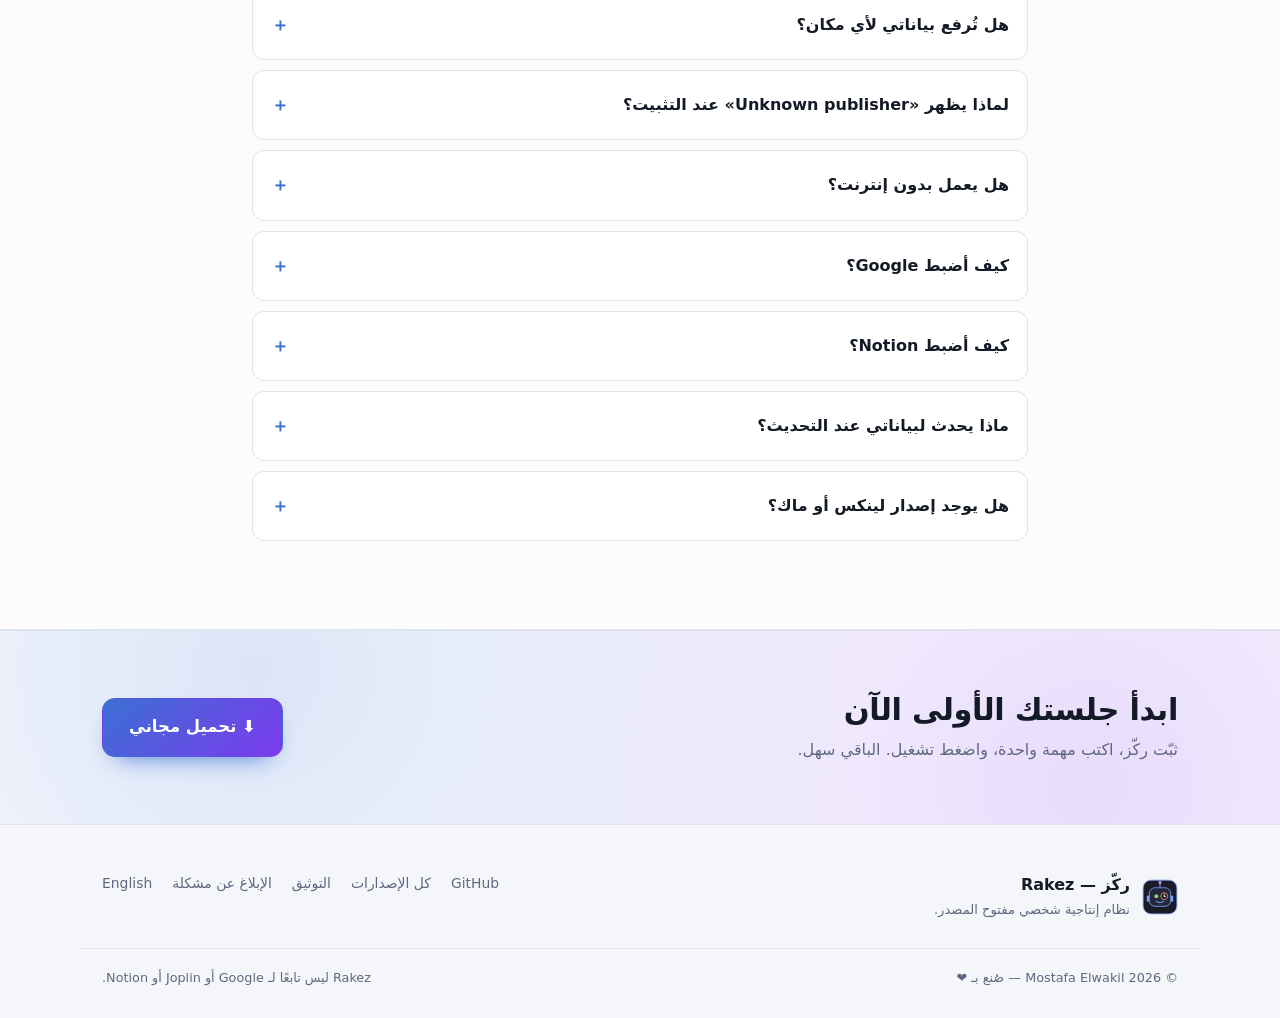
==== commit 962e48b9: "feat(sync): two-way completion sync across Google Tasks, Joplin and Notion Completing a task in Goog" ====
--- a/website/ar/index.html
+++ b/website/ar/index.html
@@ -4,7 +4,7 @@
 <meta charset="utf-8" />
 <meta name="viewport" content="width=device-width, initial-scale=1" />
 <title>Rakez ركّز — بومودورو عائم + مهام ومشاريع + مدرب ذكي</title>
-<meta name="description" content="ركّز: نظام إنتاجية واحد يجمع مؤقت بومودورو عائم فوق كل البرامج، مهام ومشاريع بنسبة إنجاز، مدرب ذكي، ومزامنة مع Joplin وGoogle. مجاني، بدون تسجيل، وبياناتك على جهازك." />
+<meta name="description" content="ركّز: نظام إنتاجية واحد يجمع مؤقت بومودورو عائم فوق كل البرامج، مهام ومشاريع بنسبة إنجاز، مدرب ذكي، ومزامنة ثنائية الاتجاه مع Joplin وGoogle Tasks وNotion. مجاني، بدون تسجيل، وبياناتك على جهازك." />
 <meta name="theme-color" content="#12131c" />
 <link rel="icon" href="../assets/icon-256.png" />
 <link rel="apple-touch-icon" href="../assets/icon-256.png" />
@@ -12,11 +12,11 @@
 <link rel="alternate" hreflang="ar" href="https://mostafa-elwakil.github.io/lifebot/ar/" />
 <link rel="alternate" hreflang="en" href="https://mostafa-elwakil.github.io/lifebot/" />
 <link rel="alternate" hreflang="x-default" href="https://mostafa-elwakil.github.io/lifebot/" />
-<link rel="stylesheet" href="../styles.css?v=2.3.0" />
+<link rel="stylesheet" href="../styles.css?v=2.4.0" />
 
 <meta property="og:type" content="website" />
 <meta property="og:title" content="Rakez ركّز — بومودورو عائم + مهام ومشاريع + مدرب ذكي" />
-<meta property="og:description" content="مؤقت بومودورو عائم فوق كل البرامج، مشاريع ونسبة إنجاز، مدرب ذكي، ومزامنة مع Joplin وGoogle Calendar. مجاني لويندوز." />
+<meta property="og:description" content="مؤقت بومودورو عائم فوق كل البرامج، مشاريع ونسبة إنجاز، مدرب ذكي، ومزامنة ثنائية الاتجاه مع Joplin وGoogle Tasks وNotion. مجاني لويندوز." />
 <meta property="og:image" content="https://mostafa-elwakil.github.io/lifebot/assets/icon-512.png" />
 <meta property="og:url" content="https://mostafa-elwakil.github.io/lifebot/ar/" />
 <meta property="og:locale" content="ar_EG" />
@@ -30,10 +30,10 @@
   "name": "Rakez ركّز",
   "applicationCategory": "ProductivityApplication",
   "operatingSystem": "Windows 10, Windows 11",
-  "description": "مؤقت بومودورو عائم فوق كل البرامج، مهام ومشاريع بنسبة إنجاز، مدرب ذكي، ومزامنة مع Joplin وGoogle.",
+  "description": "مؤقت بومودورو عائم فوق كل البرامج، مهام ومشاريع بنسبة إنجاز، مدرب ذكي، ومزامنة ثنائية الاتجاه مع Joplin وGoogle Tasks وNotion.",
   "url": "https://mostafa-elwakil.github.io/lifebot/ar/",
   "downloadUrl": "https://github.com/mostafa-elwakil/lifebot/releases/latest",
-  "softwareVersion": "2.3.0",
+  "softwareVersion": "2.4.0",
   "inLanguage": "ar",
   "author": { "@type": "Person", "name": "Mostafa Elwakil" },
   "offers": { "@type": "Offer", "price": "0", "priceCurrency": "USD" }
@@ -158,7 +158,7 @@
 
     <div class="container stat-strip">
       <div class="stat"><strong>٤</strong><span>تصاميم للودجت</span></div>
-      <div class="stat"><strong>٨٧</strong><span>اختبارًا آليًا</span></div>
+      <div class="stat"><strong>١٢٢</strong><span>اختبارًا آليًا</span></div>
       <div class="stat"><strong>٠</strong><span>حساب أو اشتراك</span></div>
       <div class="stat"><strong>٧٤MB</strong><span>حجم المثبّت</span></div>
     </div>
@@ -200,8 +200,8 @@
 
         <article class="card reveal">
           <div class="card-ico bg-amber">📅</div>
-          <h3>مزامنة تلقائية في كل مكان</h3>
-          <p>أضف المهمة أو عدّلها أو أتمّها أو احذفها مرة واحدة — يحدّث ركّز Google Tasks وJoplin وNotion في الخلفية بدون نسخ مكررة. وزر «اختبار الاتصال» يتحقق فعليًا من الصلاحيات.</p>
+          <h3>مزامنة ثنائية الاتجاه في كل مكان</h3>
+          <p>أضف المهمة أو عدّلها أو أتمّها أو احذفها مرة واحدة — يحدّث ركّز Google Tasks وJoplin وNotion في الخلفية بدون نسخ مكررة. أتمّ المهمة من أي خدمة فتُعلَّم مكتملة هنا أيضًا، ثم ينتقل الإتمام إلى البقية. وزر «اختبار الاتصال» يتحقق فعليًا من الصلاحيات.</p>
         </article>
 
         <article class="card reveal">
@@ -486,6 +486,6 @@
   </div>
 </footer>
 
-<script src="../main.js?v=2.3.0" defer></script>
+<script src="../main.js?v=2.4.0" defer></script>
 </body>
 </html>
